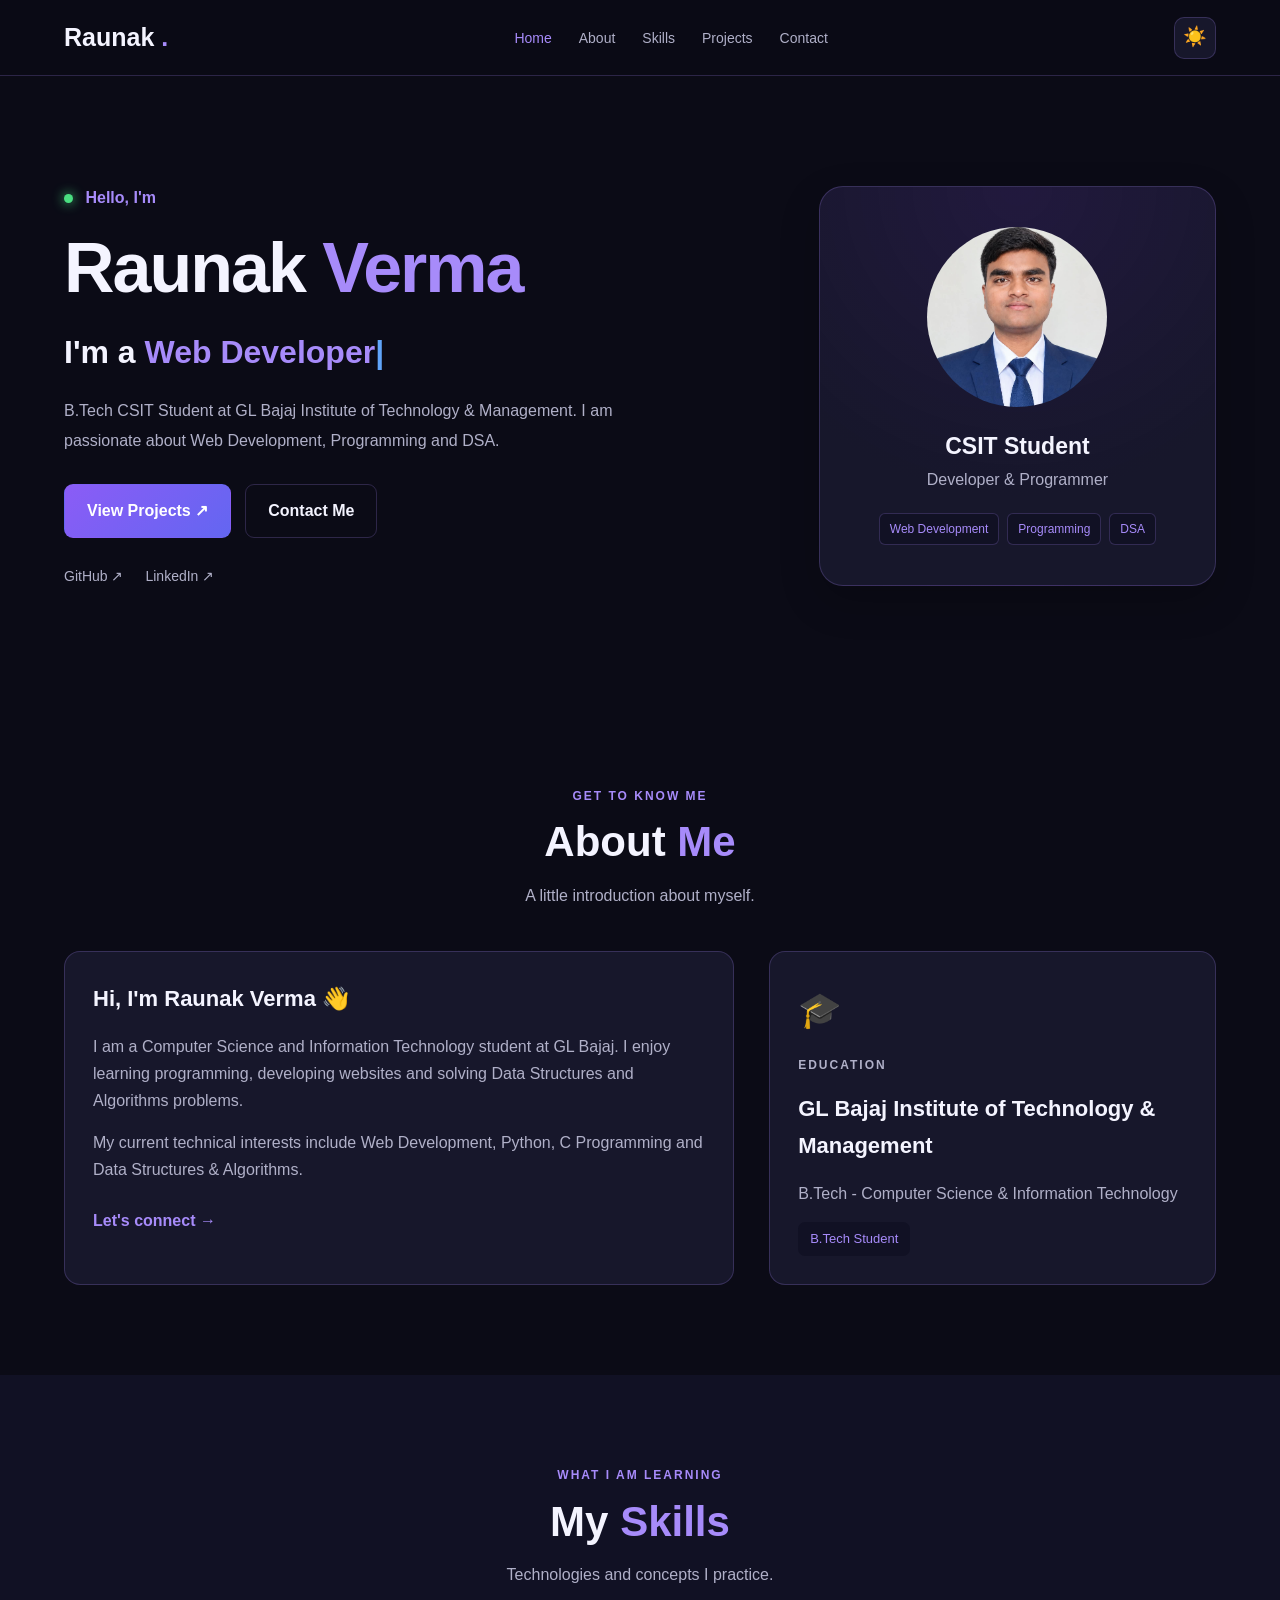
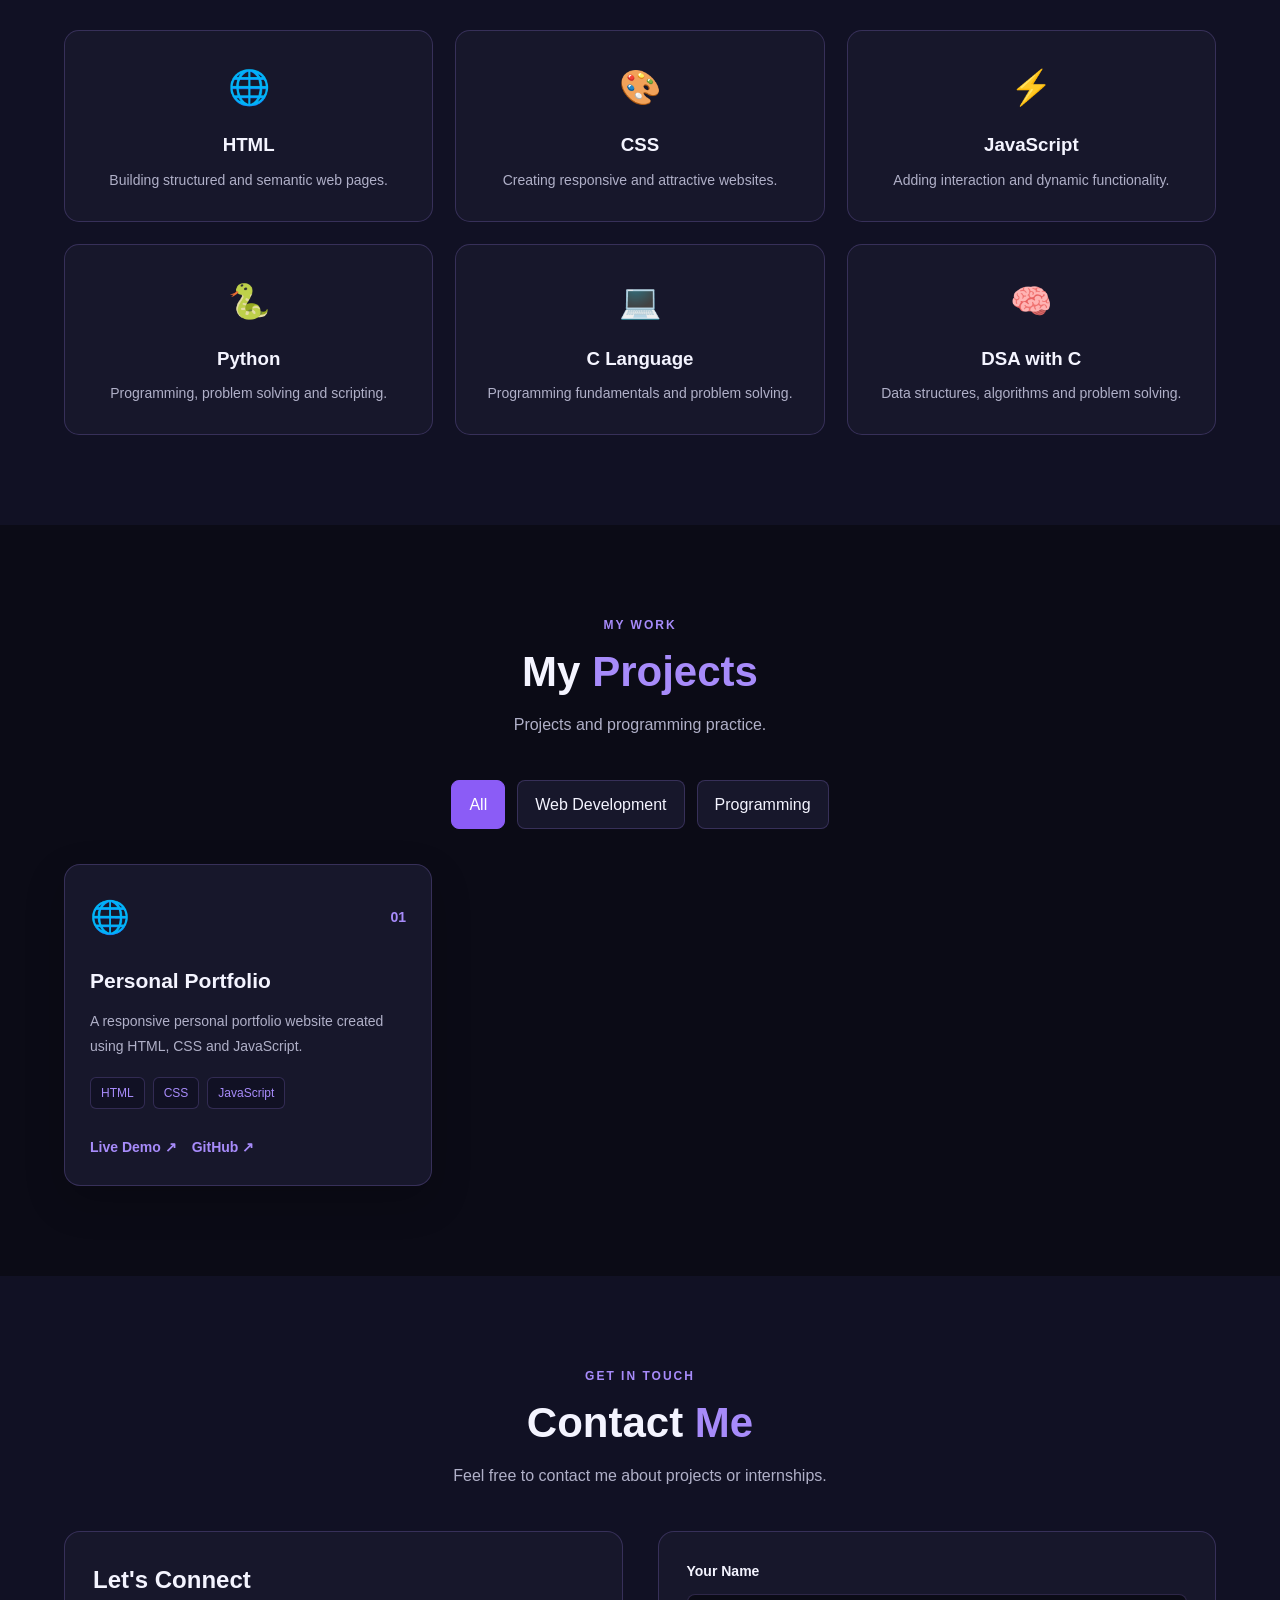
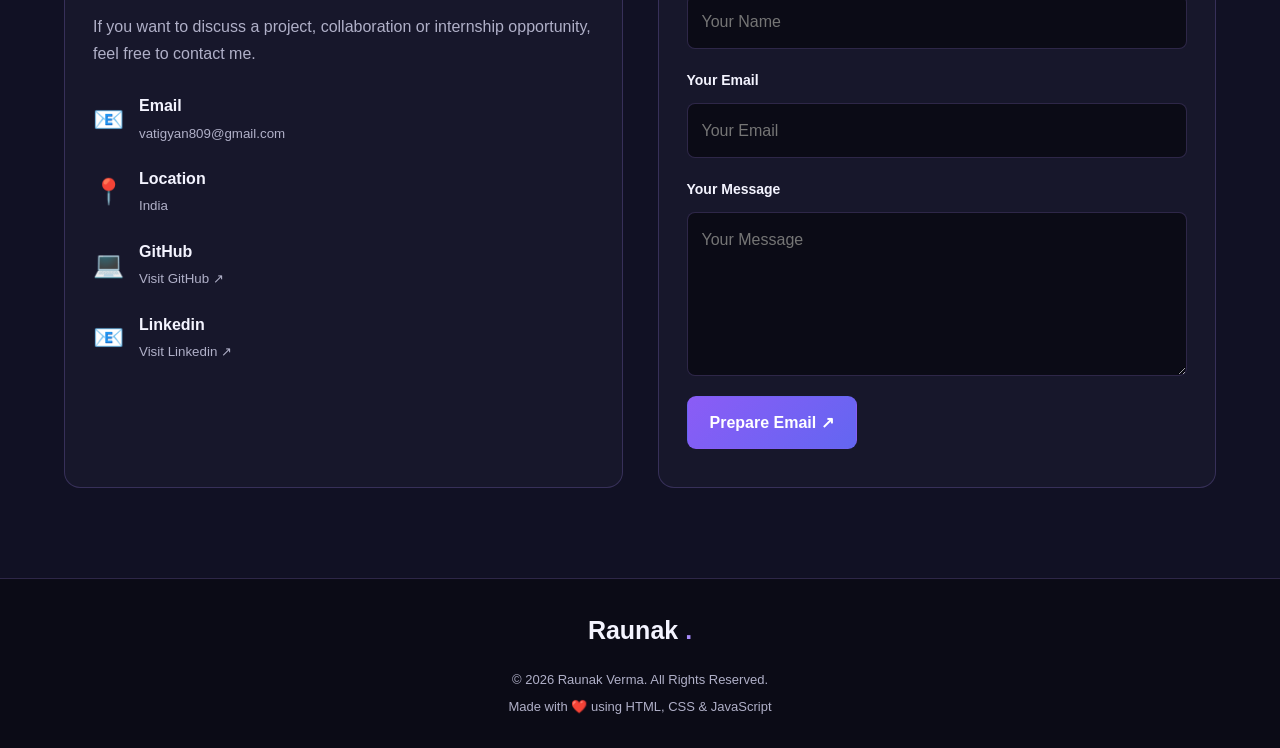
==== index.html @ 09e31716 "Refactor index.html for improved structure and content" ====
<!DOCTYPE html>
<html lang="en">
<head>
    <meta charset="UTF-8">
    <meta name="viewport" content="width=device-width, initial-scale=1.0">
    <meta name="description" content="Raunak Verma's personal developer portfolio">
    <title>Raunak Verma | Portfolio</title>

    <link rel="stylesheet" href="port.css">
    <script src="port.js" defer></script>
</head>
<body>

    <!-- Navbar -->
    <header class="header">
        <nav class="navbar">
            <a href="#home" class="logo">Raunak <span>.</span></a>

            <ul class="nav-links" id="navLinks">
                <li><a href="#home" class="nav-link active">Home</a></li>
                <li><a href="#about" class="nav-link">About</a></li>
                <li><a href="#skills" class="nav-link">Skills</a></li>
                <li><a href="#projects" class="nav-link">Projects</a></li>
                <li><a href="#contact" class="nav-link">Contact</a></li>
            </ul>

            <div class="nav-actions">
                <button id="themeToggle" class="theme-toggle"
                        type="button" aria-label="Switch to light mode">
                      ☀️
                </button>

                <button class="menu-btn" id="menuBtn"
                        type="button" aria-label="Open menu"
                        aria-expanded="false">
                    ☰
                </button>
            </div>
        </nav>
    </header>

    <main>

        <!-- Home Section -->
        <section id="home" class="hero">
            <div class="hero-content reveal">
                <p class="hello">
                    <span class="status-dot"></span>
                    Hello, I'm
                </p>

                <h1>Raunak <span>Verma</span></h1>

                <h2 class="hero-role">
                    I'm a <span id="typingText"></span><span class="cursor">|</span>
                </h2>

                <p class="hero-description">
                    B.Tech CSIT Student at GL Bajaj Institute of Technology
                    &amp; Management. I am passionate about Web Development,
                    Programming and DSA.
                </p>

                <div class="buttons">
                    <a href="#projects" class="btn">View Projects ↗</a>
                    <a href="#contact" class="btn secondary">Contact Me</a>
                </div>

                <div class="social-links">
                    <a href="https://github.com/vatigyan809-pixel"
                       target="_blank" rel="noopener noreferrer">GitHub ↗</a>
                    <a href="https://www.linkedin.com/in/raunak-verma-663329392"
                       target="_blank" rel="noopener noreferrer">LinkedIn ↗</a>
                </div>
            </div>

            <div class="hero-card reveal">
                       <div class="profile-logo">
                        <img src="image.png" alt="My Photo">
                                          </div>
                <h3>CSIT Student</h3>
                <p>Developer &amp; Programmer</p>

                <div class="hero-tags">
                    <span>Web Development</span>
                    <span>Programming</span>
                    <span>DSA</span>
                </div>
            </div>
        </section>

        <!-- About Section -->
        <section id="about" class="section">
            <div class="section-heading reveal">
                <p class="section-label">GET TO KNOW ME</p>
                <h2 class="section-title">About <span>Me</span></h2>
                <p class="section-description">
                    A little introduction about myself.
                </p>
            </div>

            <div class="about-content">
                <div class="about-text reveal">
                    <h3>Hi, I'm Raunak Verma 👋</h3>

                    <p>
                        I am a Computer Science and Information Technology
                        student at GL Bajaj. I enjoy learning programming,
                        developing websites and solving Data Structures
                        and Algorithms problems.
                    </p>

                    <p>
                        My current technical interests include Web Development,
                        Python, C Programming and Data Structures &amp; Algorithms.
                    </p>

                    <a href="#contact" class="text-link">Let's connect →</a>
                </div>

                <div class="education-card reveal">
                    <div class="education-icon">🎓</div>
                    <p class="section-label">EDUCATION</p>
                    <h3>GL Bajaj Institute of Technology &amp; Management</h3>
                    <p>B.Tech - Computer Science &amp; Information Technology</p>
                    <span class="education-badge">B.Tech Student</span>
                </div>
            </div>
        </section>

        <!-- Skills Section -->
        <section id="skills" class="section alternate-section">
            <div class="section-heading reveal">
                <p class="section-label">WHAT I AM LEARNING</p>
                <h2 class="section-title">My <span>Skills</span></h2>
                <p class="section-description">
                    Technologies and concepts I practice.
                </p>
            </div>

            <div class="skills-container">
                <div class="skill-card reveal">
                    <div class="skill-icon">🌐</div>
                    <h3>HTML</h3>
                    <p>Building structured and semantic web pages.</p>
                </div>

                <div class="skill-card reveal">
                    <div class="skill-icon">🎨</div>
                    <h3>CSS</h3>
                    <p>Creating responsive and attractive websites.</p>
                </div>

                <div class="skill-card reveal">
                    <div class="skill-icon">⚡</div>
                    <h3>JavaScript</h3>
                    <p>Adding interaction and dynamic functionality.</p>
                </div>

                <div class="skill-card reveal">
                    <div class="skill-icon">🐍</div>
                    <h3>Python</h3>
                    <p>Programming, problem solving and scripting.</p>
                </div>

                <div class="skill-card reveal">
                    <div class="skill-icon">💻</div>
                    <h3>C Language</h3>
                    <p>Programming fundamentals and problem solving.</p>
                </div>

                <div class="skill-card reveal">
                    <div class="skill-icon">🧠</div>
                    <h3>DSA with C</h3>
                    <p>Data structures, algorithms and problem solving.</p>
                </div>
            </div>
        </section>

        <!-- Projects Section -->
        <section id="projects" class="section">
            <div class="section-heading reveal">
                <p class="section-label">MY WORK</p>
                <h2 class="section-title">My <span>Projects</span></h2>
                <p class="section-description">
                    Projects and programming practice.
                </p>
            </div>

            <div class="project-filters reveal">
                <button class="filter-btn active" type="button"
                        data-filter="all" aria-pressed="true">All</button>

                <button class="filter-btn" type="button"
                        data-filter="web" aria-pressed="false">
                    Web Development
                </button>

                <button class="filter-btn" type="button"
                        data-filter="programming" aria-pressed="false">
                    Programming
                </button>
            </div>

            <div class="projects-container">

                <article class="project-card reveal" data-category="web">
                    <div class="project-top">
                        <span class="project-emoji">🌐</span>
                        <span class="project-number">01</span>
                    </div>

                    <h3>Personal Portfolio</h3>
                    <p>
                        A responsive personal portfolio website created using
                        HTML, CSS and JavaScript.
                    </p>

                    <div class="tech">
                        <span>HTML</span>
                        <span>CSS</span>
                        <span>JavaScript</span>
                    </div>

                    <div class="project-links">
                        <a href="#home" class="project-link">Live Demo ↗</a>
                        <a href="https://github.com/" target="_blank"
                           rel="noopener noreferrer" class="project-link">
                            GitHub ↗
                        </a>
        </section>

        <!-- Contact Section -->
        <section id="contact" class="section alternate-section">
            <div class="section-heading reveal">
                <p class="section-label">GET IN TOUCH</p>
                <h2 class="section-title">Contact <span>Me</span></h2>
                <p class="section-description">
                    Feel free to contact me about projects or internships.
                </p>
            </div>

            <div class="contact-container">
                <div class="contact-info reveal">
                    <h3>Let's Connect</h3>

                    <p>
                        If you want to discuss a project, collaboration or
                        internship opportunity, feel free to contact me.
                    </p>

                    <a class="contact-item"
                       href="mailto:vatigyan809@gmail.com">
                        <span>📧</span>
                        <span>
                            <strong>Email</strong>
                            <small>vatigyan809@gmail.com</small>
                        </span>
                    </a>

                    <div class="contact-item">
                        <span>📍</span>
                        <span>
                            <strong>Location</strong>
                            <small>India</small>
                        </span>
                    </div>

                    <a class="contact-item" href="https://github.com/vatigyan809-pixel"
                       target="_blank" rel="noopener noreferrer">
                    
                        <span>💻</span>
                        <span>
                            <strong>GitHub</strong>
                            <small>Visit GitHub ↗</small>
                        </span>

                         <a class="contact-item"
                       href="https://www.linkedin.com/in/raunak-verma-663329392"
                       target="_blank" rel="noopener noreferrer">
                        <span>📧</span>
                        <span>
                            <strong>Linkedin</strong>
                            <small>Visit Linkedin ↗</small>
                        </span>
                    </a>
                    </a>
                </div>

                <form id="contactForm" class="contact-form reveal">
                    <label for="name">Your Name</label>
                    <input type="text" id="name" name="name"
                           placeholder="Your Name" required>

                    <label for="email">Your Email</label>
                    <input type="email" id="email" name="email"
                           placeholder="Your Email" required>

                    <label for="message">Your Message</label>
                    <textarea id="message" name="message" rows="5"
                              placeholder="Your Message" required></textarea>

                    <button type="submit" class="btn">Prepare Email ↗</button>
                    <p id="formStatus" class="form-status" aria-live="polite"></p>
                </form>
            </div>
        </section>

    </main>

    <!-- Footer -->
    <footer class="footer">
        <a href="#home" class="logo">Raunak <span>.</span></a>

        <p>© <span id="currentYear">2026</span> Raunak Verma. All Rights Reserved.</p>
        <p>Made with ❤️ using HTML, CSS &amp; JavaScript</p>
    </footer>

    <!-- Back to top -->
    <button id="backToTop" class="back-to-top"
            type="button" aria-label="Back to top">↑</button>

</body>
</html>
---- port.css ----
/* ==================================
   1. COLORS AND BASIC SETTINGS
================================== */

:root {
    --bg: #0b0b16;
    --bg2: #111124;
    --card: #17172b;
    --text: #f4f4ff;
    --muted: #b0b0c8;
    --accent: #a78bfa;
    --purple: #8b5cf6;
    --blue: #60a5fa;
    --border: rgba(167, 139, 250, 0.22);
    --header: rgba(11, 11, 22, 0.9);
    --shadow: 0 15px 40px rgba(0, 0, 0, 0.2);
}

body.light-theme {
    --bg: #f7f8ff;
    --bg2: #eef0ff;
    --card: #ffffff;
    --text: #202039;
    --muted: #606079;
    --accent: #7045d8;
    --purple: #7045d8;
    --blue: #2563eb;
    --border: rgba(112, 69, 216, 0.2);
    --header: rgba(247, 248, 255, 0.92);
    --shadow: 0 15px 35px rgba(40, 30, 80, 0.08);
}

* {
    margin: 0;
    padding: 0;
    box-sizing: border-box;
}

html {
    scroll-behavior: smooth;
    scroll-padding-top: 90px;
}

body {
    font-family: "Segoe UI", Arial, sans-serif;
    background: var(--bg);
    color: var(--text);
    line-height: 1.7;
    overflow-x: hidden;
    transition: background 0.3s, color 0.3s;
}

a {
    color: inherit;
    text-decoration: none;
}

button, input, textarea {
    font: inherit;
}

button {
    cursor: pointer;
}

section {
    scroll-margin-top: 85px;
}

/* ==================================
   2. NAVBAR
================================== */

.header {
    position: sticky;
    top: 0;
    z-index: 1000;
    background: var(--header);
    backdrop-filter: blur(15px);
    border-bottom: 1px solid var(--border);
}

.navbar {
    max-width: 1200px;
    min-height: 75px;
    padding: 14px 24px;
    margin: auto;
    display: flex;
    justify-content: space-between;
    align-items: center;
    gap: 20px;
}

.logo {
    font-size: 25px;
    font-weight: 800;
    white-space: nowrap;
}

.logo span {
    color: var(--accent);
}

.nav-links {
    display: flex;
    list-style: none;
    gap: 27px;
    align-items: center;
}

.nav-link {
    color: var(--muted);
    font-size: 14px;
    transition: color 0.3s;
}

.nav-link:hover,
.nav-link.active {
    color: var(--accent);
}

.nav-actions {
    display: flex;
    align-items: center;
    gap: 10px;
}

.theme-toggle,
.menu-btn {
    width: 42px;
    height: 42px;
    border: 1px solid var(--border);
    border-radius: 10px;
    background: var(--card);
    color: var(--text);
    font-size: 19px;
}

.menu-btn {
    display: none;
}

/* ==================================
   3. HOME / HERO
================================== */

.hero {
    max-width: 1200px;
    min-height: 620px;
    padding: 85px 24px;
    margin: auto;
    display: grid;
    grid-template-columns: 1.4fr 0.8fr;
    align-items: center;
    gap: 60px;
}

.hello {
    color: var(--accent);
    font-weight: 600;
    margin-bottom: 15px;
}

.status-dot {
    display: inline-block;
    width: 9px;
    height: 9px;
    margin-right: 8px;
    border-radius: 50%;
    background: #4ade80;
    box-shadow: 0 0 12px #4ade80;
}

.hero h1 {
    font-size: clamp(42px, 6vw, 70px);
    line-height: 1.2;
    letter-spacing: -2px;
    margin-bottom: 18px;
}

.hero h1 span,
.section-title span {
    color: var(--accent);
}

.hero-role {
    font-size: clamp(22px, 3vw, 32px);
    margin-bottom: 20px;
    line-height: 1.5;
}

#typingText {
    color: var(--accent);
}

.cursor {
    color: var(--blue);
    animation: blink 0.7s infinite;
}

@keyframes blink {
    50% { opacity: 0; }
}

.hero-description {
    max-width: 590px;
    color: var(--muted);
    line-height: 1.9;
}

.buttons {
    display: flex;
    flex-wrap: wrap;
    gap: 14px;
    margin-top: 28px;
}

.btn {
    display: inline-flex;
    justify-content: center;
    align-items: center;
    padding: 12px 22px;
    border: 1px solid transparent;
    border-radius: 9px;
    background: linear-gradient(135deg, var(--purple), #6366f1);
    color: #ffffff;
    font-weight: 600;
    transition: transform 0.3s, box-shadow 0.3s;
}

.btn:hover {
    transform: translateY(-3px);
    box-shadow: 0 10px 25px rgba(139, 92, 246, 0.25);
}

.btn.secondary {
    border-color: var(--border);
    background: transparent;
    color: var(--text);
}

.social-links {
    display: flex;
    gap: 22px;
    margin-top: 27px;
}

.social-links a {
    color: var(--muted);
    font-size: 14px;
}

.social-links a:hover {
    color: var(--accent);
}

.hero-card {
    padding: 40px 25px;
    text-align: center;
    border: 1px solid var(--border);
    border-radius: 24px;
    background: radial-gradient(
        circle at top,
        rgba(139, 92, 246, 0.18),
        var(--card) 70%
    );
    box-shadow: var(--shadow);
}

 .profile-logo {
    width: 180px;
    height: 180px;
    margin: 0 auto 20px;
    border-radius: 50%;
    overflow: hidden;
}

.profile-logo img {
    width: 100%;
    height: 100%;
    object-fit: cover;
    display: block;
}
.hero-card h3 {
    font-size: 23px;
}

.hero-card p {
    color: var(--muted);
}

.hero-tags {
    display: flex;
    flex-wrap: wrap;
    justify-content: center;
    gap: 8px;
    margin-top: 20px;
}

.hero-tags span,
.tech span {
    padding: 5px 10px;
    border: 1px solid var(--border);
    border-radius: 6px;
    background: var(--bg2);
    color: var(--accent);
    font-size: 12px;
}

/* ==================================
   4. SECTIONS AND HEADINGS
================================== */

.section {
    max-width: 1200px;
    margin: auto;
    padding: 90px 24px;
}

.alternate-section {
    max-width: none;
    padding-left: max(24px, calc((100% - 1152px) / 2));
    padding-right: max(24px, calc((100% - 1152px) / 2));
    background: var(--bg2);
}

.section-heading {
    text-align: center;
    margin-bottom: 42px;
}

.section-label {
    color: var(--accent);
    font-size: 12px;
    font-weight: 800;
    letter-spacing: 2px;
    margin-bottom: 9px;
}

.section-title {
    font-size: clamp(30px, 4vw, 42px);
    line-height: 1.3;
    margin-bottom: 12px;
}

.section-description {
    color: var(--muted);
}

/* ==================================
   5. ABOUT AND EDUCATION
================================== */

.about-content {
    display: grid;
    grid-template-columns: 1.2fr 0.8fr;
    gap: 35px;
    align-items: stretch;
}

.about-text,
.education-card {
    padding: 28px;
    border: 1px solid var(--border);
    border-radius: 16px;
    background: var(--card);
}

.about-text h3,
.education-card h3 {
    font-size: 22px;
    margin-bottom: 15px;
}

.about-text p,
.education-card p {
    color: var(--muted);
    margin-bottom: 15px;
}

.text-link {
    display: inline-block;
    margin-top: 8px;
    color: var(--accent);
    font-weight: 600;
}

.education-icon {
    font-size: 35px;
    margin-bottom: 15px;
}

.education-badge {
    display: inline-block;
    padding: 6px 12px;
    border-radius: 7px;
    background: var(--bg2);
    color: var(--accent);
    font-size: 13px;
}

/* ==================================
   6. SKILLS
================================== */

.skills-container {
    display: grid;
    grid-template-columns: repeat(3, minmax(0, 1fr));
    gap: 22px;
}

.skill-card {
    padding: 28px 20px;
    text-align: center;
    border: 1px solid var(--border);
    border-radius: 15px;
    background: var(--card);
    transition: transform 0.3s, border-color 0.3s;
}

.skill-card:hover {
    transform: translateY(-7px);
    border-color: var(--accent);
}

.skill-icon {
    font-size: 34px;
    margin-bottom: 12px;
}

.skill-card h3 {
    margin-bottom: 8px;
}

.skill-card p {
    color: var(--muted);
    font-size: 14px;
}

/* ==================================
   7. PROJECTS AND FILTERS
================================== */

.project-filters {
    display: flex;
    justify-content: center;
    flex-wrap: wrap;
    gap: 12px;
    margin: 25px 0 35px;
}

.filter-btn {
    padding: 10px 17px;
    border: 1px solid var(--border);
    border-radius: 8px;
    background: var(--card);
    color: var(--text);
    transition: background 0.3s, color 0.3s;
}

.filter-btn:hover,
.filter-btn.active {
    background: var(--purple);
    color: #ffffff;
    border-color: var(--purple);
}

.projects-container {
    display: grid;
    grid-template-columns: repeat(3, minmax(0, 1fr));
    gap: 24px;
    align-items: stretch;
}

.project-card {
    display: flex;
    flex-direction: column;
    padding: 25px;
    border: 1px solid var(--border);
    border-radius: 16px;
    background: var(--card);
    box-shadow: var(--shadow);
    transition: transform 0.3s, border-color 0.3s;
}

.project-card:hover {
    transform: translateY(-7px);
    border-color: var(--accent);
}

.project-card.hidden {
    display: none;
}

.project-top {
    display: flex;
    justify-content: space-between;
    align-items: center;
    margin-bottom: 18px;
}

.project-emoji {
    font-size: 32px;
}

.project-number {
    color: var(--accent);
    font-size: 14px;
    font-weight: 700;
}

.project-card h3 {
    font-size: 21px;
    margin-bottom: 10px;
}

.project-card > p {
    color: var(--muted);
    font-size: 14px;
    line-height: 1.8;
    margin-bottom: 18px;
}

.tech {
    display: flex;
    flex-wrap: wrap;
    gap: 8px;
    margin-bottom: 22px;
}

.project-links {
    display: flex;
    flex-wrap: wrap;
    gap: 15px;
    margin-top: auto;
    padding-top: 5px;
}

.project-link {
    color: var(--accent);
    font-size: 14px;
    font-weight: 600;
}

.project-link:hover {
    color: var(--blue);
}

/* ==================================
   8. CONTACT
================================== */

.contact-container {
    display: grid;
    grid-template-columns: 1fr 1fr;
    gap: 35px;
}

.contact-info,
.contact-form {
    padding: 28px;
    border: 1px solid var(--border);
    border-radius: 16px;
    background: var(--card);
}

.contact-info h3 {
    font-size: 24px;
    margin-bottom: 12px;
}

.contact-info > p {
    color: var(--muted);
    margin-bottom: 25px;
}

.contact-item {
    display: flex;
    align-items: center;
    gap: 15px;
    margin-top: 20px;
    overflow-wrap: anywhere;
}

.contact-item > span:first-child {
    font-size: 25px;
}

.contact-item strong,
.contact-item small {
    display: block;
}

.contact-item small {
    color: var(--muted);
    margin-top: 3px;
}

.contact-form {
    display: flex;
    flex-direction: column;
    gap: 10px;
}

.contact-form label {
    font-size: 14px;
    font-weight: 600;
}

.contact-form input,
.contact-form textarea {
    width: 100%;
    padding: 13px 14px;
    margin-bottom: 10px;
    border: 1px solid var(--border);
    border-radius: 8px;
    background: var(--bg);
    color: var(--text);
    outline: none;
}

.contact-form input:focus,
.contact-form textarea:focus {
    border-color: var(--accent);
}

.contact-form textarea {
    resize: vertical;
}

.contact-form .btn {
    align-self: flex-start;
}

.form-status {
    color: var(--accent);
    font-size: 14px;
    overflow-wrap: anywhere;
}

/* ==================================
   9. FOOTER
================================== */

.footer {
    padding: 30px 20px;
    text-align: center;
    border-top: 1px solid var(--border);
    background: var(--bg);
}

.footer .logo {
    display: inline-block;
    margin-bottom: 12px;
}

.footer p {
    color: var(--muted);
    font-size: 13px;
    margin-top: 5px;
}

/* ==================================
   10. BACK TO TOP
================================== */

.back-to-top {
    position: fixed;
    right: 22px;
    bottom: 22px;
    z-index: 900;
    width: 45px;
    height: 45px;
    border: none;
    border-radius: 12px;
    background: var(--purple);
    color: white;
    font-size: 24px;
    opacity: 0;
    visibility: hidden;
    transform: translateY(10px);
    transition: 0.3s;
}

.back-to-top.visible {
    opacity: 1;
    visibility: visible;
    transform: translateY(0);
}

/* ==================================
   11. SCROLL REVEAL
================================== */

.reveal {
    opacity: 0;
    transform: translateY(25px);
    transition: opacity 0.7s ease, transform 0.7s ease;
}

.reveal.show {
    opacity: 1;
    transform: translateY(0);
}

/* ==================================
   12. RESPONSIVE DESIGN
================================== */

@media (max-width: 900px) {
    .navbar {
        flex-wrap: wrap;
    }

    .nav-links {
        gap: 15px;
    }

    .hero {
        gap: 30px;
    }

    .projects-container {
        grid-template-columns: repeat(2, minmax(0, 1fr));
    }
}

@media (max-width: 768px) {
    .navbar {
        position: relative;
        flex-wrap: nowrap;
    }

    .menu-btn {
        display: block;
    }

    .nav-links {
        display: none;
        position: absolute;
        top: 100%;
        left: 0;
        width: 100%;
        padding: 22px;
        background: var(--bg2);
        border-bottom: 1px solid var(--border);
        flex-direction: column;
        align-items: flex-start;
        gap: 20px;
    }

    .nav-links.open {
        display: flex;
    }

    .hero {
        grid-template-columns: 1fr;
        text-align: center;
        padding-top: 65px;
    }

    .hero-description {
        margin: auto;
    }

    .buttons,
    .social-links {
        justify-content: center;
    }

    .hero-card {
        width: 100%;
        max-width: 420px;
        margin: auto;
    }

    .about-content,
    .contact-container {
        grid-template-columns: 1fr;
    }

    .skills-container {
        grid-template-columns: repeat(2, minmax(0, 1fr));
    }
}

@media (max-width: 520px) {
    .navbar {
        padding: 12px 16px;
    }

    .logo {
        font-size: 22px;
    }

    .hero,
    .section {
        padding: 65px 18px;
    }

    .alternate-section {
        padding-left: 18px;
        padding-right: 18px;
    }

    .hero h1 {
        letter-spacing: -1px;
    }

    .skills-container,
    .projects-container {
        grid-template-columns: 1fr;
    }

    .project-card,
    .contact-info,
    .contact-form,
    .about-text,
    .education-card {
        padding: 22px;
    }

    .filter-btn {
        padding: 9px 12px;
        font-size: 13px;
    }

    .back-to-top {
        right: 15px;
        bottom: 15px;
    }
}

/* Accessibility: reduce animations when requested */
@media (prefers-reduced-motion: reduce) {
    html {
        scroll-behavior: auto;
    }

    *,
    *::before,
    *::after {
        animation-duration: 0.01ms !important;
        transition-duration: 0.01ms !important;
    }

    .reveal {
        opacity: 1;
        transform: none;
    }
}
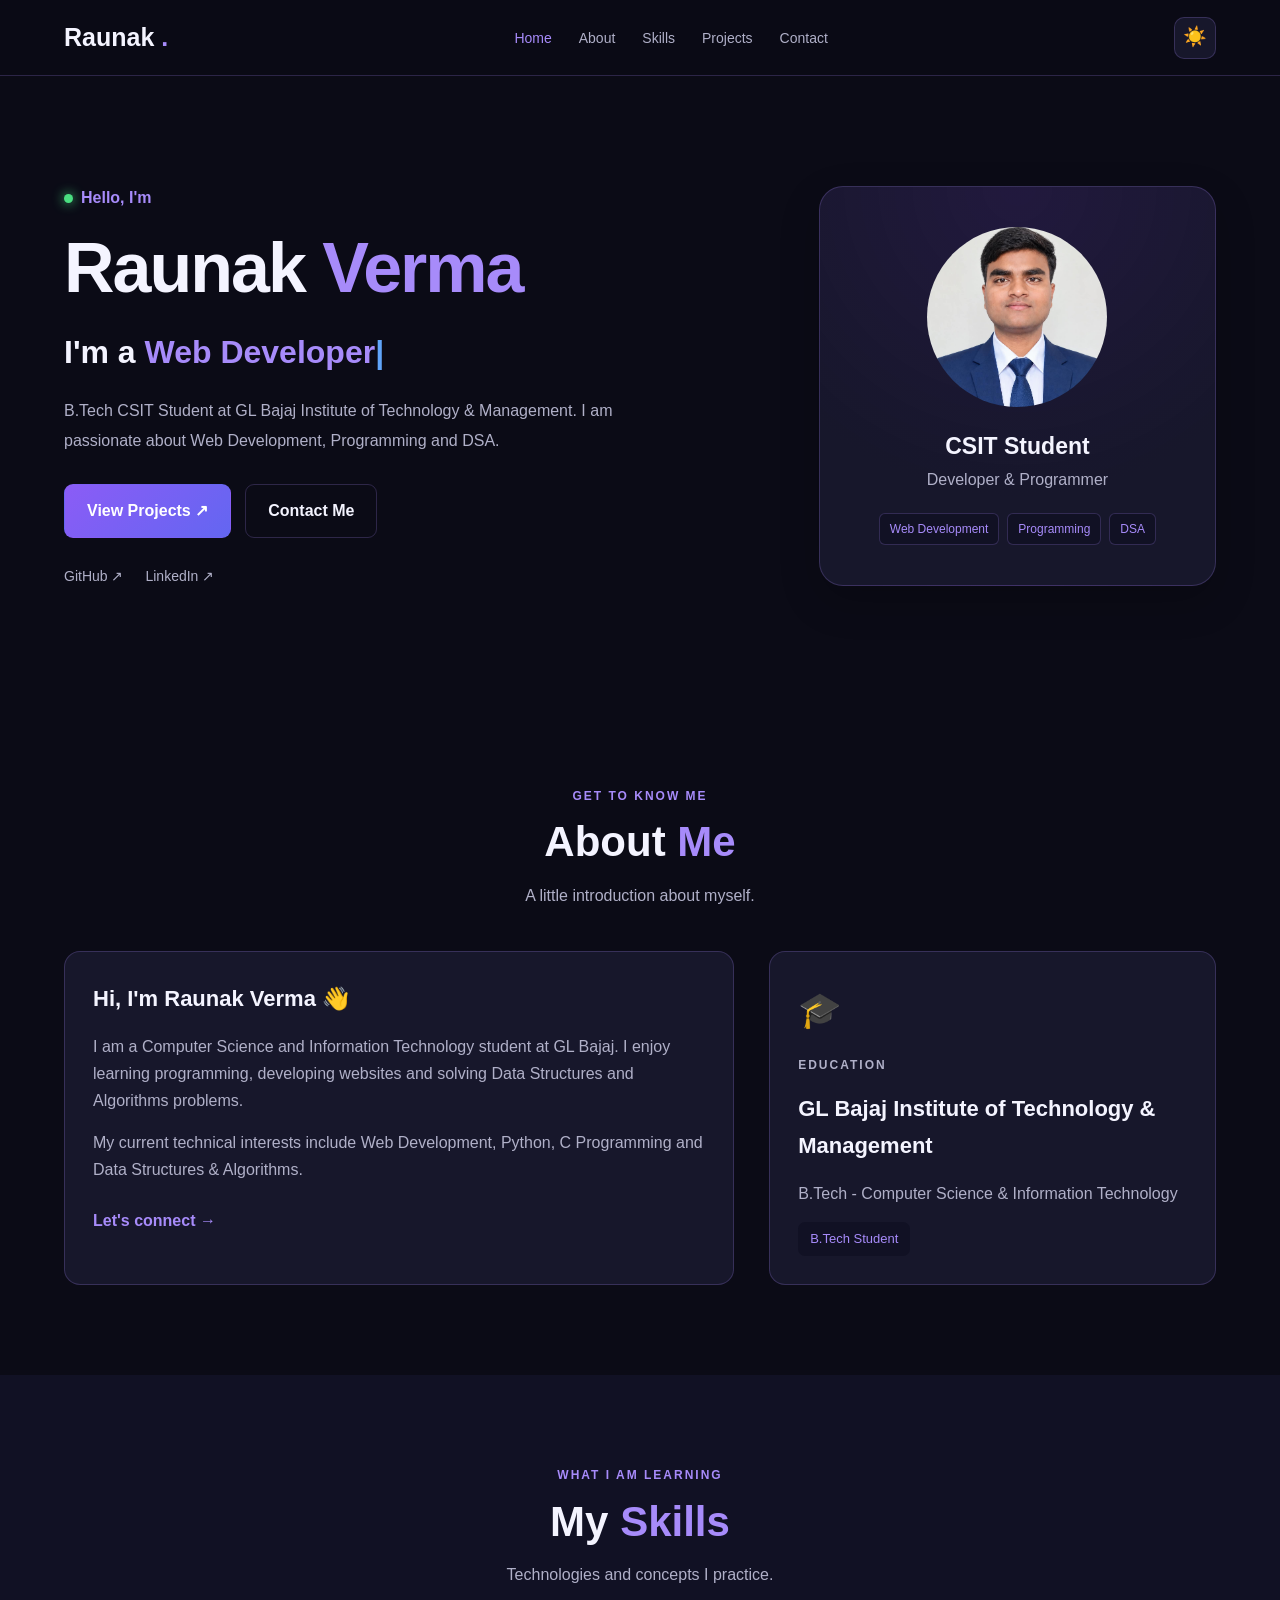
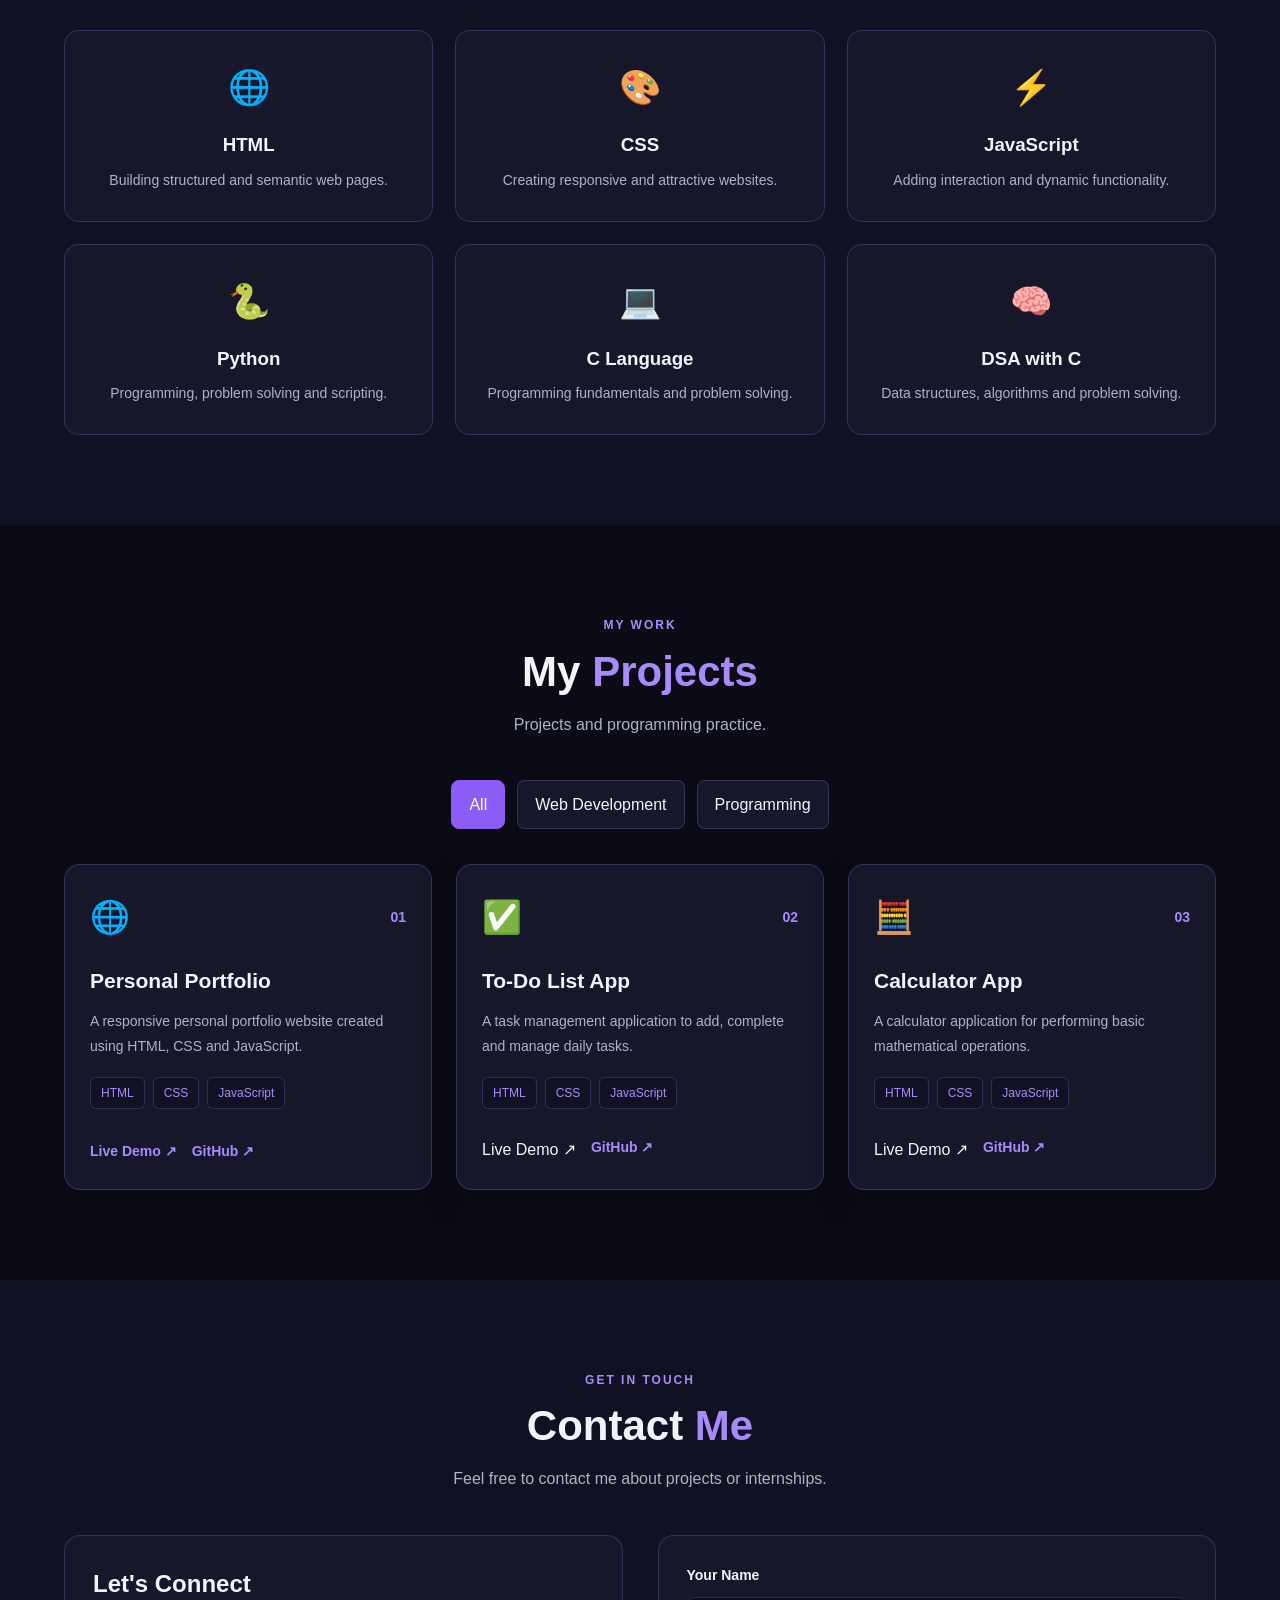
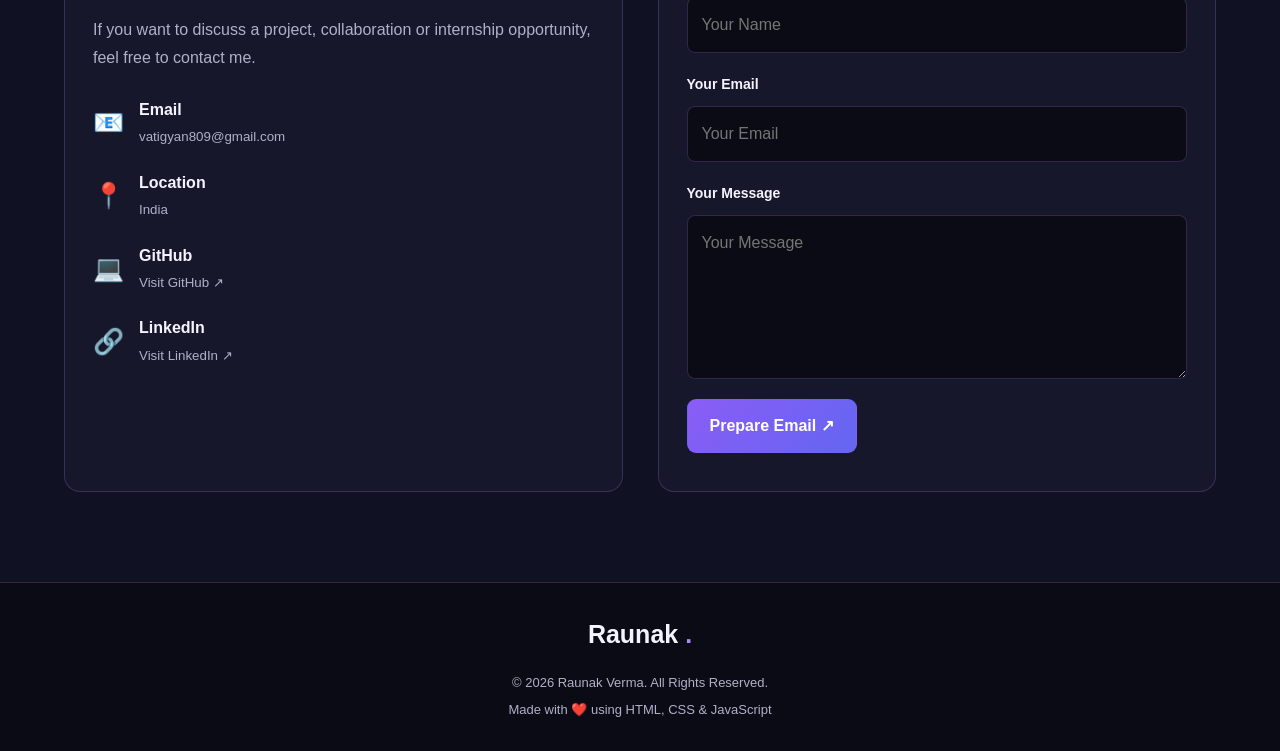
==== commit d8064ce2: "Update index.html with new portfolio structure Replaced the entire content of index.html with update" ====
--- a/index.html
+++ b/index.html
@@ -1,4 +1,4 @@
- 
+  
 <!DOCTYPE html>
 <html lang="en">
 <head>
@@ -6,7 +6,6 @@
     <meta name="viewport" content="width=device-width, initial-scale=1.0">
     <meta name="description" content="Raunak Verma's personal developer portfolio">
     <title>Raunak Verma | Portfolio</title>
-
     <link rel="stylesheet" href="port.css">
     <script src="port.js" defer></script>
 </head>
@@ -27,15 +26,11 @@
 
             <div class="nav-actions">
                 <button id="themeToggle" class="theme-toggle"
-                        type="button" aria-label="Switch to light mode">
-                      ☀️
-                </button>
+                    type="button" aria-label="Switch to light mode">☀️</button>
 
                 <button class="menu-btn" id="menuBtn"
-                        type="button" aria-label="Open menu"
-                        aria-expanded="false">
-                    ☰
-                </button>
+                    type="button" aria-label="Open menu"
+                    aria-expanded="false">☰</button>
             </div>
         </nav>
     </header>
@@ -46,8 +41,7 @@
         <section id="home" class="hero">
             <div class="hero-content reveal">
                 <p class="hello">
-                    <span class="status-dot"></span>
-                    Hello, I'm
+                    <span class="status-dot"></span>Hello, I'm
                 </p>
 
                 <h1>Raunak <span>Verma</span></h1>
@@ -70,15 +64,17 @@
                 <div class="social-links">
                     <a href="https://github.com/vatigyan809-pixel"
                        target="_blank" rel="noopener noreferrer">GitHub ↗</a>
+
                     <a href="https://www.linkedin.com/in/raunak-verma-663329392"
                        target="_blank" rel="noopener noreferrer">LinkedIn ↗</a>
                 </div>
             </div>
 
             <div class="hero-card reveal">
-                       <div class="profile-logo">
-                        <img src="image.png" alt="My Photo">
-                                          </div>
+                <div class="profile-logo">
+                    <img src="image.png" alt="Raunak Verma profile photo">
+                </div>
+
                 <h3>CSIT Student</h3>
                 <p>Developer &amp; Programmer</p>
 
@@ -122,8 +118,13 @@
                 <div class="education-card reveal">
                     <div class="education-icon">🎓</div>
                     <p class="section-label">EDUCATION</p>
+
                     <h3>GL Bajaj Institute of Technology &amp; Management</h3>
-                    <p>B.Tech - Computer Science &amp; Information Technology</p>
+
+                    <p>
+                        B.Tech - Computer Science &amp; Information Technology
+                    </p>
+
                     <span class="education-badge">B.Tech Student</span>
                 </div>
             </div>
@@ -180,6 +181,7 @@
 
         <!-- Projects Section -->
         <section id="projects" class="section">
+
             <div class="section-heading reveal">
                 <p class="section-label">MY WORK</p>
                 <h2 class="section-title">My <span>Projects</span></h2>
@@ -188,23 +190,22 @@
                 </p>
             </div>
 
-            <div class="project-filters reveal">
+            <!-- Project Filters -->
+            <div class="project-filters reveal" aria-label="Filter projects">
                 <button class="filter-btn active" type="button"
-                        data-filter="all" aria-pressed="true">All</button>
+                    data-filter="all" aria-pressed="true">All</button>
 
                 <button class="filter-btn" type="button"
-                        data-filter="web" aria-pressed="false">
-                    Web Development
-                </button>
+                    data-filter="web" aria-pressed="false">Web Development</button>
 
                 <button class="filter-btn" type="button"
-                        data-filter="programming" aria-pressed="false">
-                    Programming
-                </button>
-            </div>
-
+                    data-filter="programming" aria-pressed="false">Programming</button>
+            </div>
+
+            <!-- All Project Cards -->
             <div class="projects-container">
 
+                <!-- Project 1 -->
                 <article class="project-card reveal" data-category="web">
                     <div class="project-top">
                         <span class="project-emoji">🌐</span>
@@ -212,9 +213,10 @@
                     </div>
 
                     <h3>Personal Portfolio</h3>
-                    <p>
-                        A responsive personal portfolio website created using
-                        HTML, CSS and JavaScript.
+
+                    <p>
+                        A responsive personal portfolio website created
+                        using HTML, CSS and JavaScript.
                     </p>
 
                     <div class="tech">
@@ -225,10 +227,76 @@
 
                     <div class="project-links">
                         <a href="#home" class="project-link">Live Demo ↗</a>
-                        <a href="https://github.com/" target="_blank"
-                           rel="noopener noreferrer" class="project-link">
-                            GitHub ↗
+
+                        <a href="https://github.com/vatigyan809-pixel"
+                           target="_blank" rel="noopener noreferrer"
+                           class="project-link">GitHub ↗</a>
+                    </div>
+                </article>
+
+                <!-- Project 2 -->
+                <article class="project-card reveal" data-category="web">
+                    <div class="project-top">
+                        <span class="project-emoji">✅</span>
+                        <span class="project-number">02</span>
+                    </div>
+
+                    <h3>To-Do List App</h3>
+
+                    <p>
+                        A task management application to add, complete
+                        and manage daily tasks.
+                    </p>
+
+                    <div class="tech">
+                        <span>HTML</span>
+                        <span>CSS</span>
+                        <span>JavaScript</span>
+                    </div>
+
+                    <div class="project-links">
+                        <a href="https://to-do-list-app-raunak13.vercel.app">
+                             Live Demo ↗
                         </a>
+
+                        <a href="https://github.com/vatigyan809-pixel"
+                           target="_blank" rel="noopener noreferrer"
+                           class="project-link">GitHub ↗</a>
+                    </div>
+                </article>
+
+                <!-- Project 3 -->
+                <article class="project-card reveal" data-category="programming">
+                    <div class="project-top">
+                        <span class="project-emoji">🧮</span>
+                        <span class="project-number">03</span>
+                    </div>
+
+                    <h3>Calculator App</h3>
+
+                    <p>
+                        A calculator application for performing
+                        basic mathematical operations.
+                    </p>
+
+                    <div class="tech">
+                        <span>HTML</span>
+                        <span>CSS</span>
+                        <span>JavaScript</span>
+                    </div>
+
+                    <div class="project-links">
+
+                        <a href="https://calculator-raunak13.vercel.app">
+                            Live Demo ↗</a>
+
+                        <a href="https://github.com/vatigyan809-pixel"
+                           target="_blank" rel="noopener noreferrer"
+                           class="project-link">GitHub ↗</a>
+                    </div>
+                </article>
+
+            </div>
         </section>
 
         <!-- Contact Section -->
@@ -236,22 +304,23 @@
             <div class="section-heading reveal">
                 <p class="section-label">GET IN TOUCH</p>
                 <h2 class="section-title">Contact <span>Me</span></h2>
+
                 <p class="section-description">
                     Feel free to contact me about projects or internships.
                 </p>
             </div>
 
             <div class="contact-container">
+
                 <div class="contact-info reveal">
                     <h3>Let's Connect</h3>
 
                     <p>
-                        If you want to discuss a project, collaboration or
-                        internship opportunity, feel free to contact me.
-                    </p>
-
-                    <a class="contact-item"
-                       href="mailto:vatigyan809@gmail.com">
+                        If you want to discuss a project, collaboration
+                        or internship opportunity, feel free to contact me.
+                    </p>
+
+                    <a class="contact-item" href="mailto:vatigyan809@gmail.com">
                         <span>📧</span>
                         <span>
                             <strong>Email</strong>
@@ -267,43 +336,46 @@
                         </span>
                     </div>
 
-                    <a class="contact-item" href="https://github.com/vatigyan809-pixel"
+                    <a class="contact-item"
+                       href="https://github.com/vatigyan809-pixel"
                        target="_blank" rel="noopener noreferrer">
-                    
                         <span>💻</span>
                         <span>
                             <strong>GitHub</strong>
                             <small>Visit GitHub ↗</small>
                         </span>
-
-                         <a class="contact-item"
+                    </a>
+
+                    <a class="contact-item"
                        href="https://www.linkedin.com/in/raunak-verma-663329392"
                        target="_blank" rel="noopener noreferrer">
-                        <span>📧</span>
+                        <span>🔗</span>
                         <span>
-                            <strong>Linkedin</strong>
-                            <small>Visit Linkedin ↗</small>
+                            <strong>LinkedIn</strong>
+                            <small>Visit LinkedIn ↗</small>
                         </span>
                     </a>
-                    </a>
-                </div>
-
-                <form id="contactForm" class="contact-form reveal">
+                </div>
+
+                <form id="contactForm" class="contact-form">
                     <label for="name">Your Name</label>
                     <input type="text" id="name" name="name"
-                           placeholder="Your Name" required>
+                        placeholder="Your Name" required>
 
                     <label for="email">Your Email</label>
                     <input type="email" id="email" name="email"
-                           placeholder="Your Email" required>
+                        placeholder="Your Email" required>
 
                     <label for="message">Your Message</label>
                     <textarea id="message" name="message" rows="5"
-                              placeholder="Your Message" required></textarea>
+                        placeholder="Your Message" required></textarea>
 
                     <button type="submit" class="btn">Prepare Email ↗</button>
-                    <p id="formStatus" class="form-status" aria-live="polite"></p>
+
+                    <p id="formStatus" class="form-status"
+                       aria-live="polite"></p>
                 </form>
+
             </div>
         </section>
 
@@ -313,13 +385,17 @@
     <footer class="footer">
         <a href="#home" class="logo">Raunak <span>.</span></a>
 
-        <p>© <span id="currentYear">2026</span> Raunak Verma. All Rights Reserved.</p>
+        <p>
+            © <span id="currentYear">2026</span>
+            Raunak Verma. All Rights Reserved.
+        </p>
+
         <p>Made with ❤️ using HTML, CSS &amp; JavaScript</p>
     </footer>
 
-    <!-- Back to top -->
+    <!-- Back to Top Button -->
     <button id="backToTop" class="back-to-top"
-            type="button" aria-label="Back to top">↑</button>
+        type="button" aria-label="Back to top">↑</button>
 
 </body>
 </html>
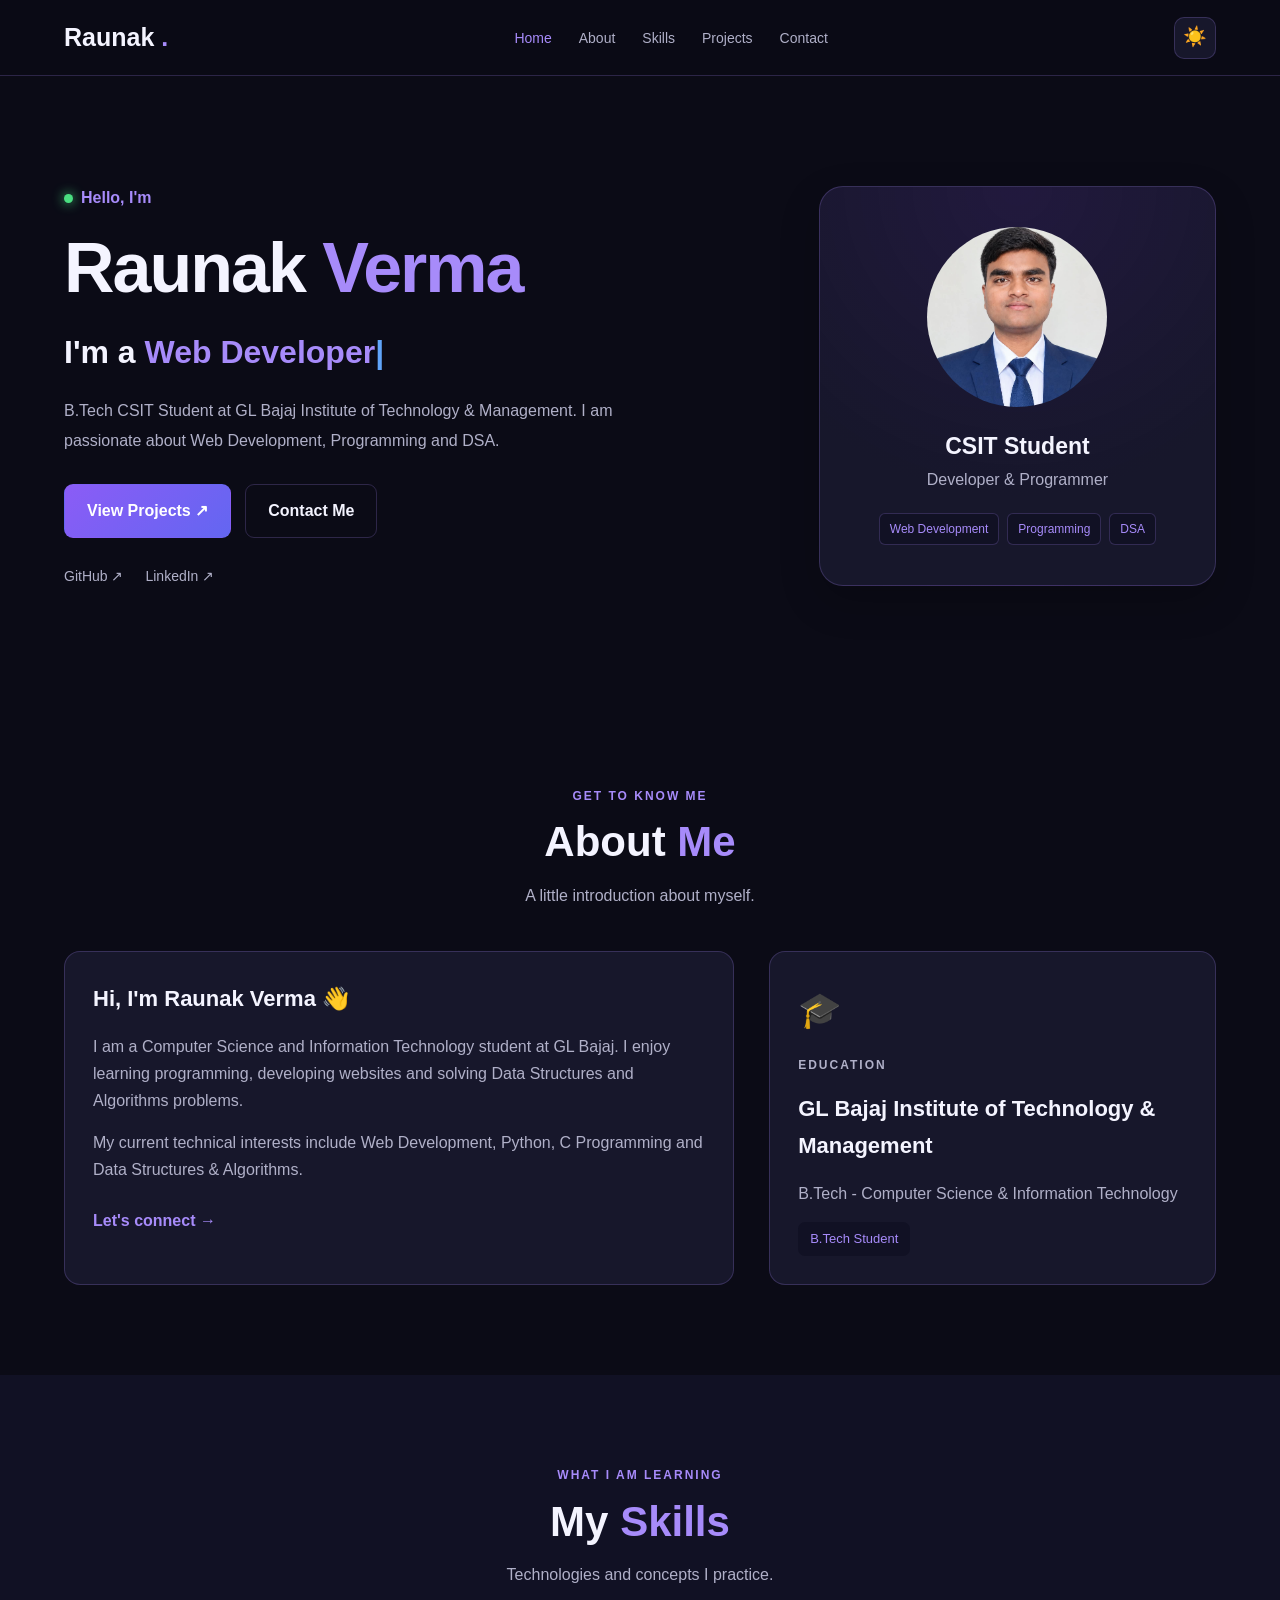
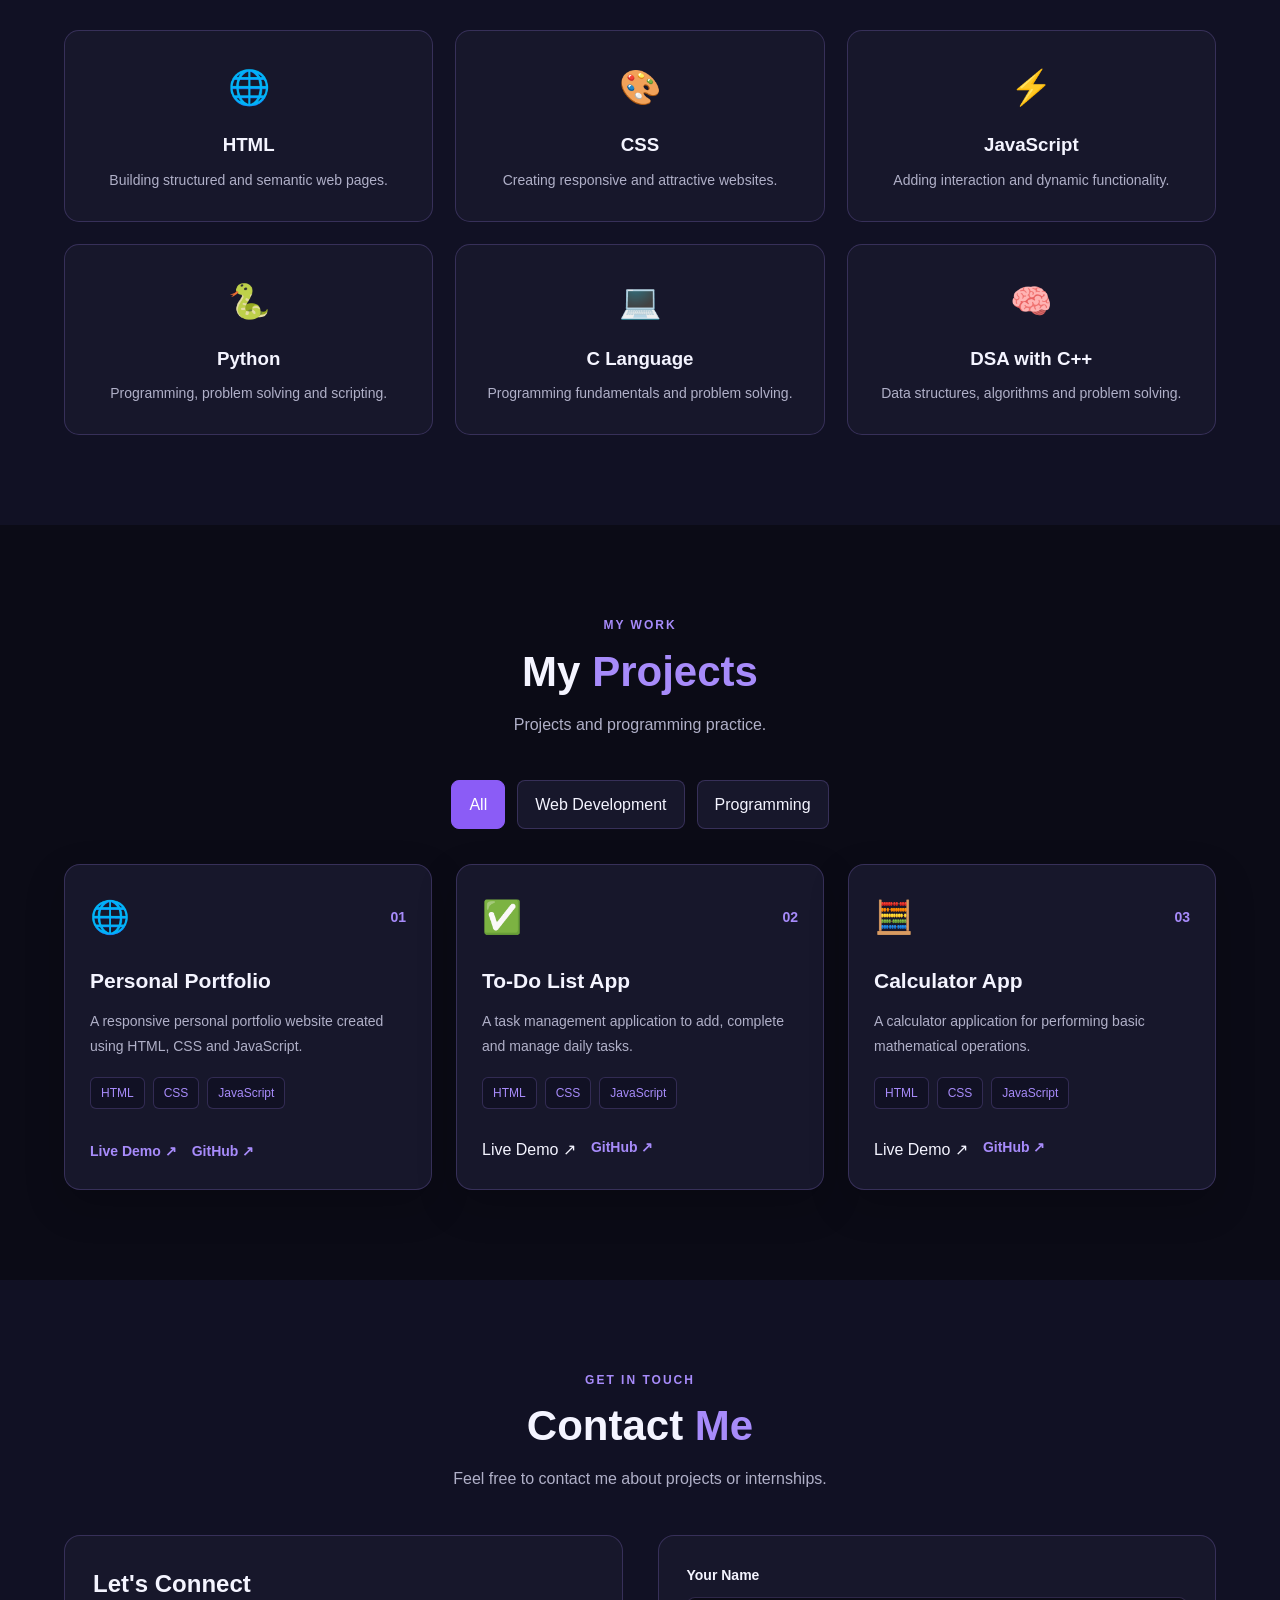
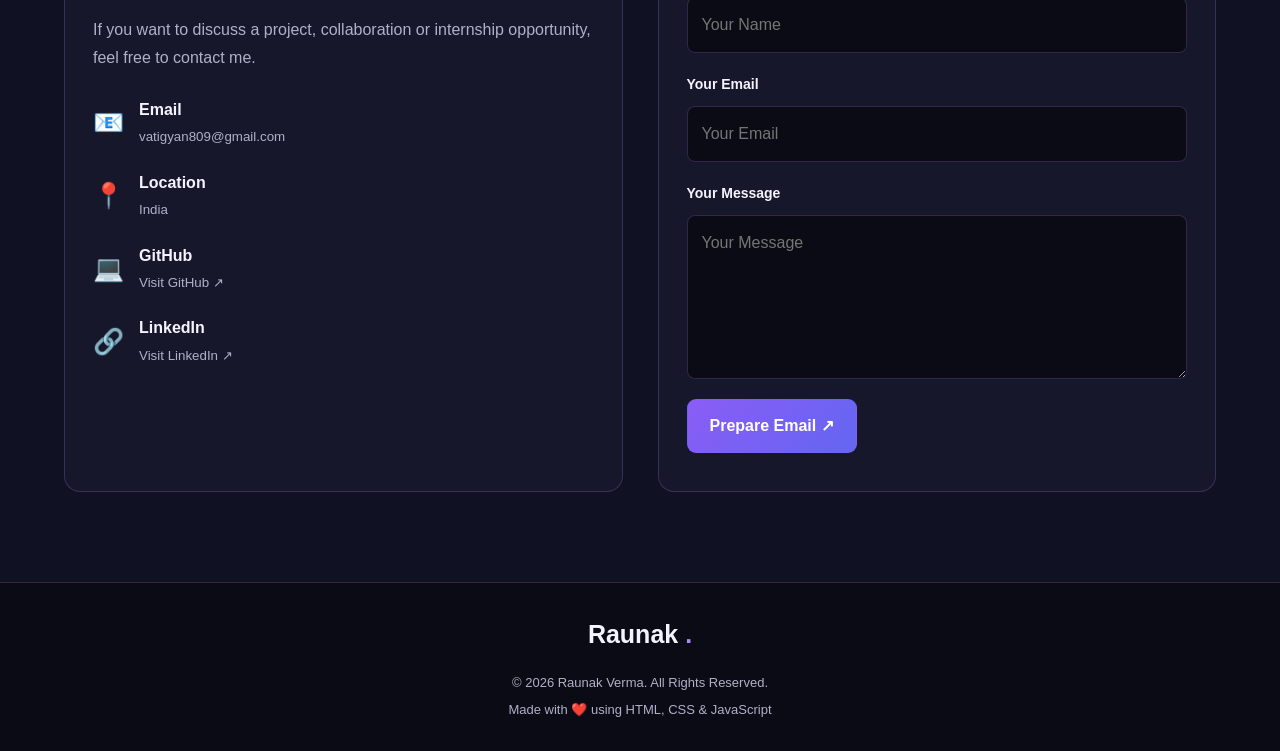
==== commit 6daea3df: "Restore index.html to original state" ====
--- a/index.html
+++ b/index.html
@@ -173,7 +173,7 @@
 
                 <div class="skill-card reveal">
                     <div class="skill-icon">🧠</div>
-                    <h3>DSA with C</h3>
+                    <h3>DSA with C++</h3>
                     <p>Data structures, algorithms and problem solving.</p>
                 </div>
             </div>
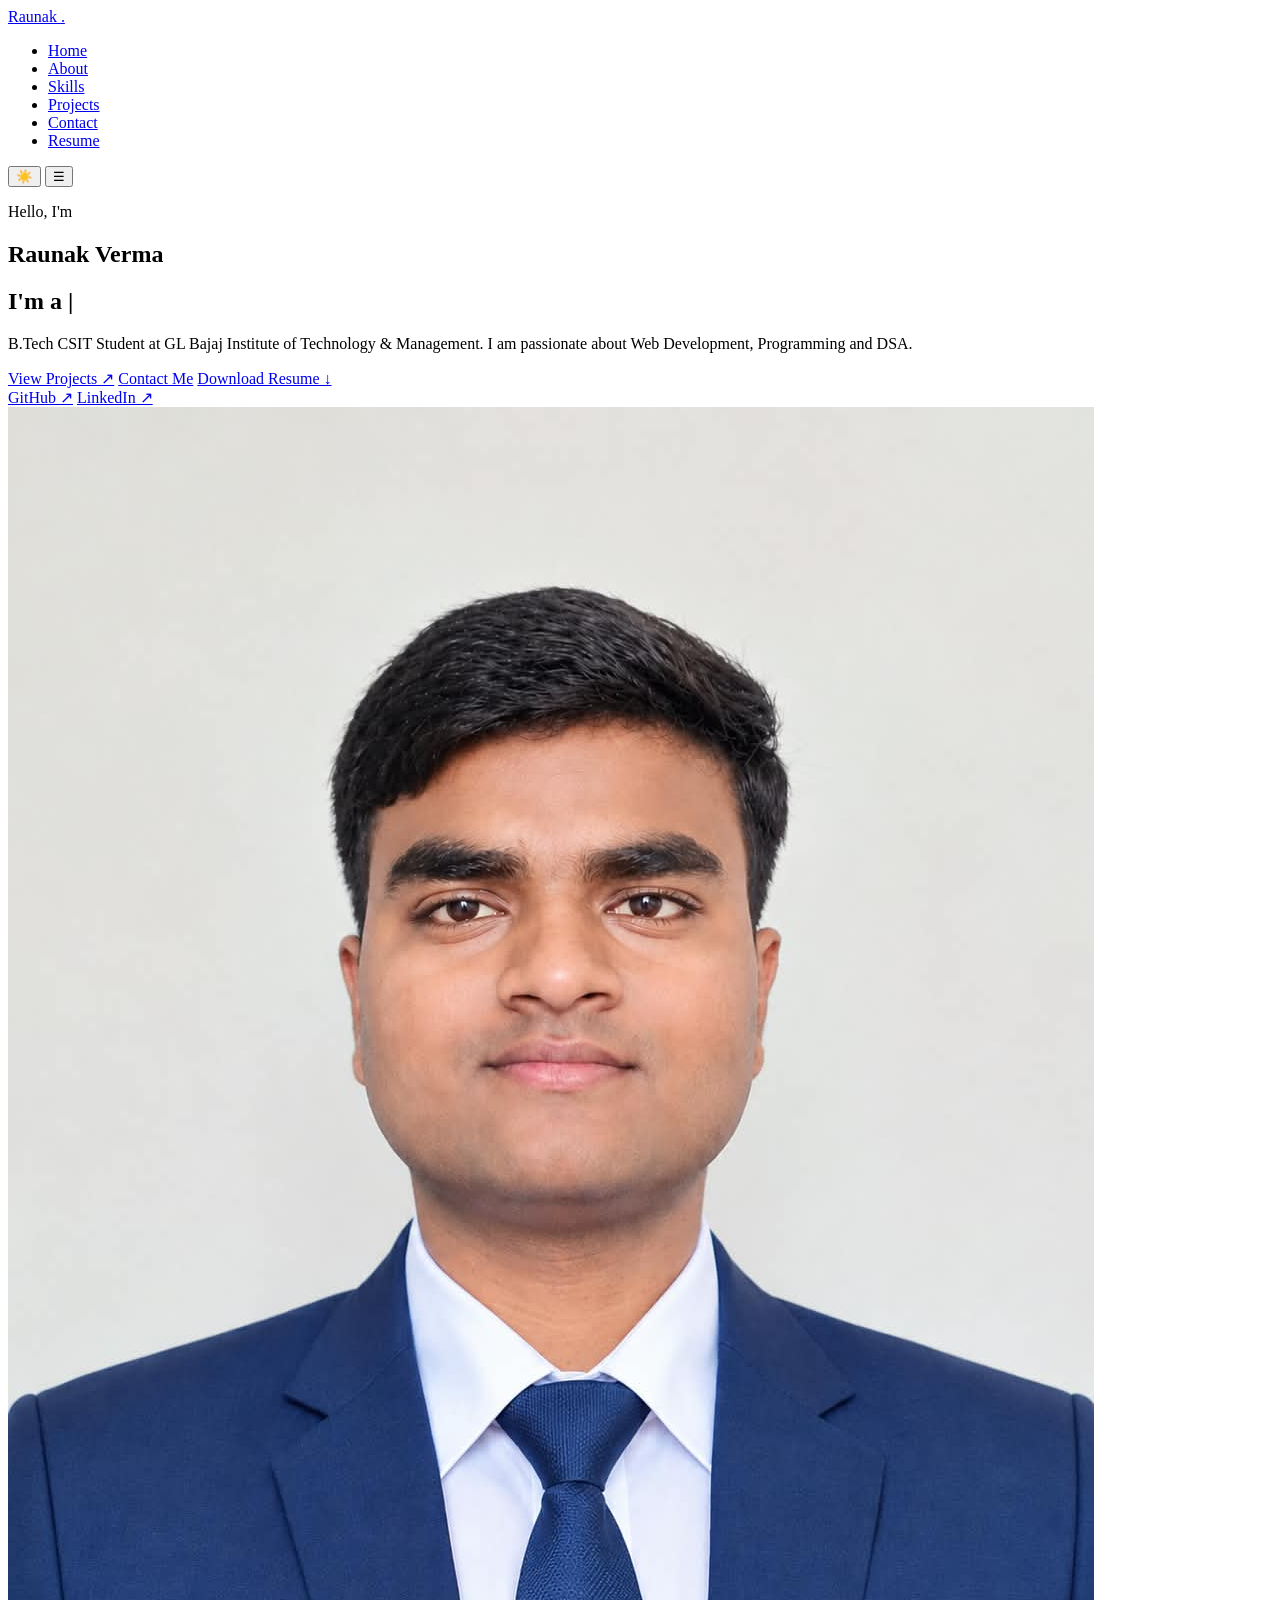
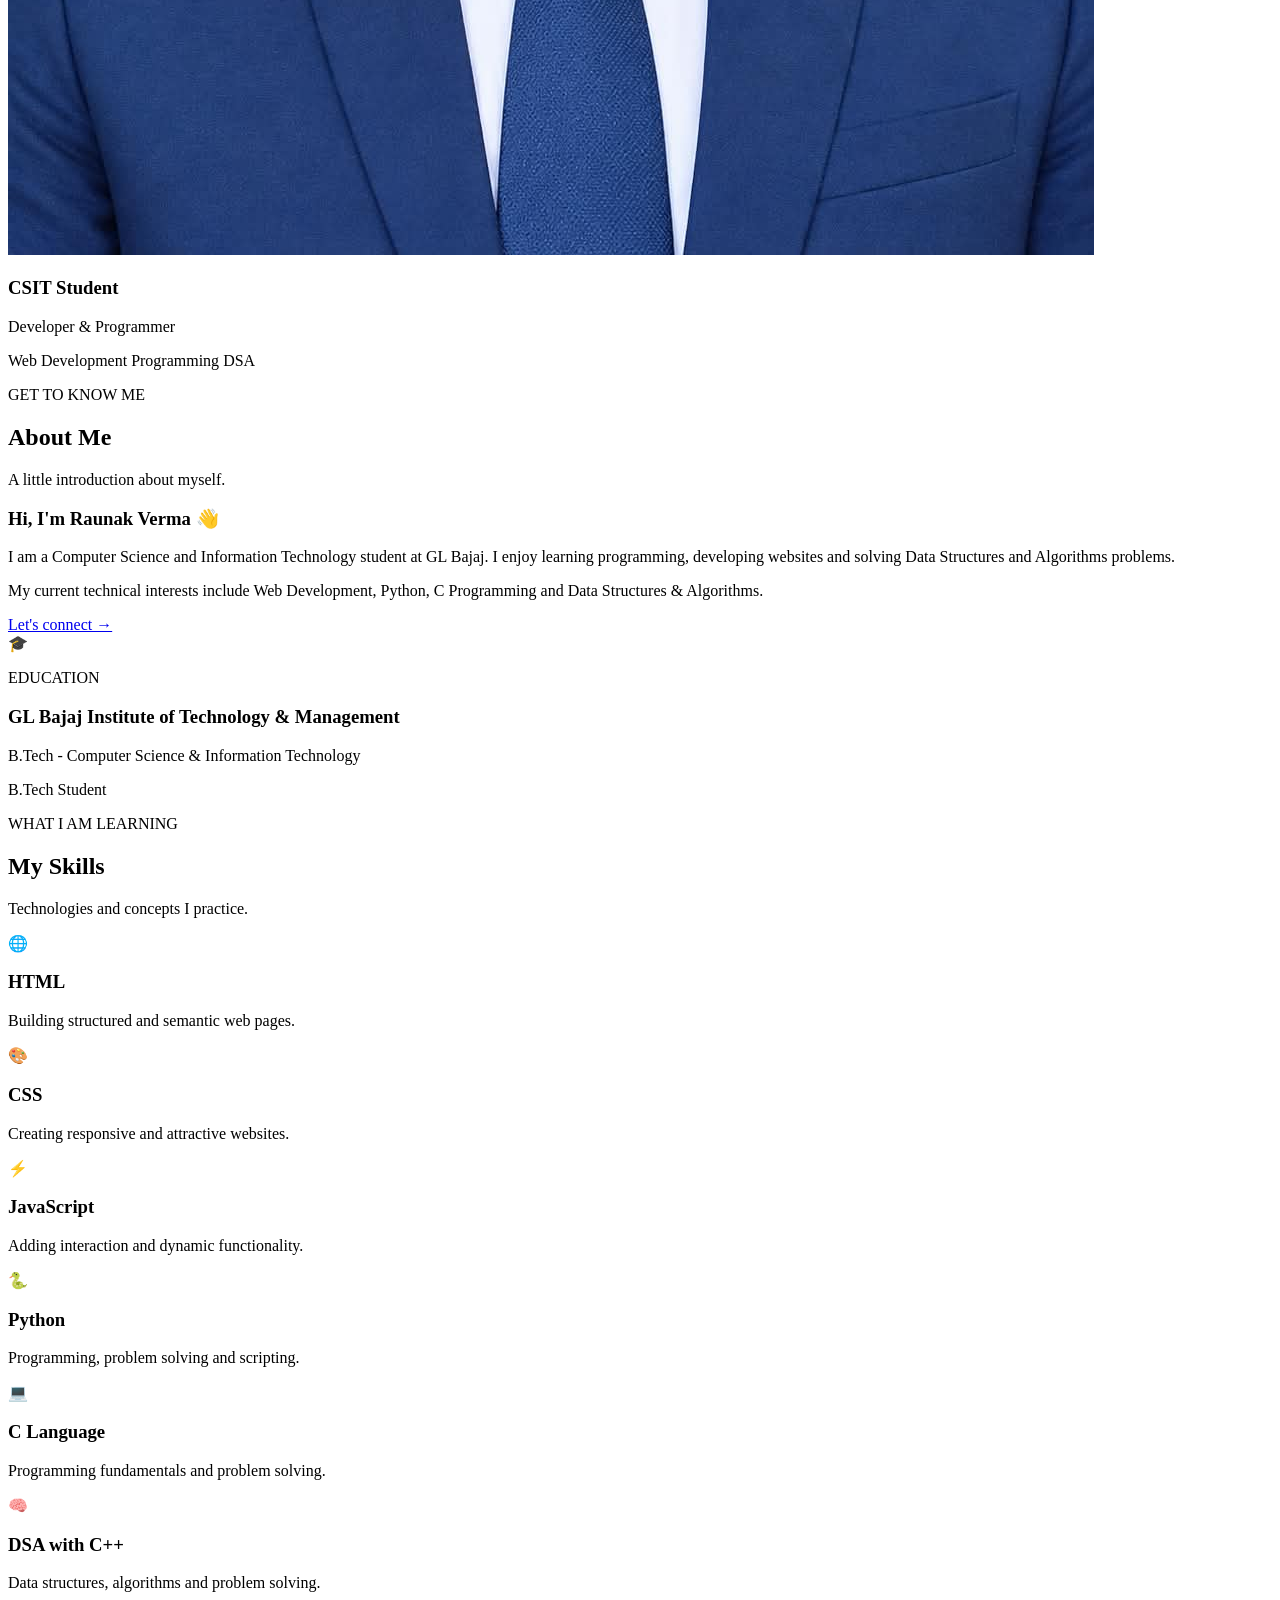
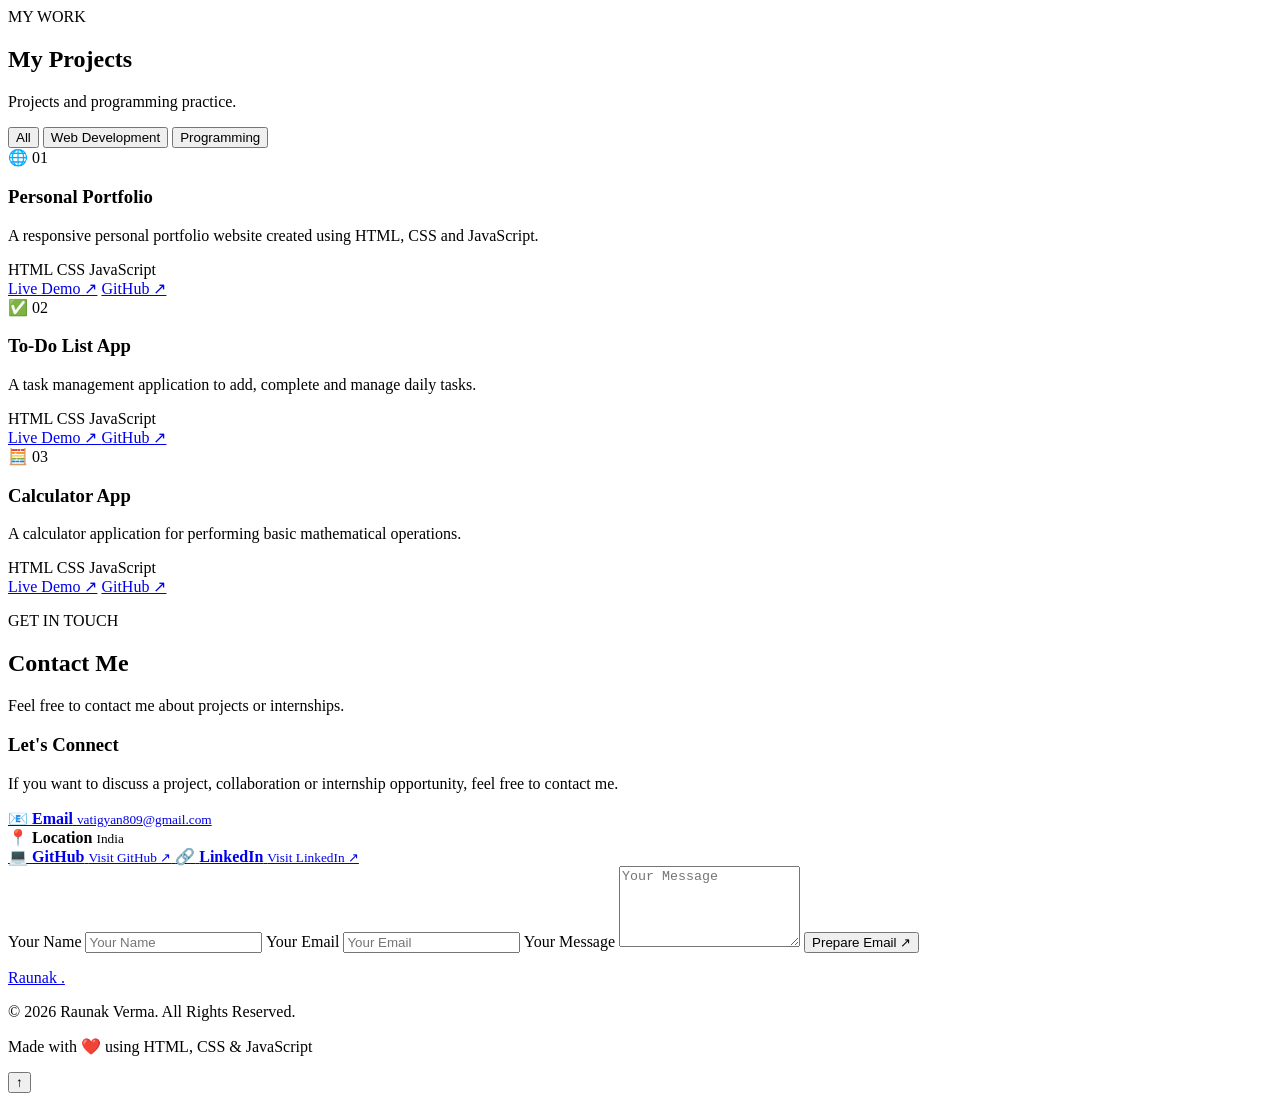
==== commit e3480c31: "Update index.html" ====
--- a/index.html
+++ b/index.html
@@ -1,4 +1,4 @@
-  
+   
 <!DOCTYPE html>
 <html lang="en">
 <head>
@@ -6,85 +6,90 @@
     <meta name="viewport" content="width=device-width, initial-scale=1.0">
     <meta name="description" content="Raunak Verma's personal developer portfolio">
     <title>Raunak Verma | Portfolio</title>
-    <link rel="stylesheet" href="port.css">
-    <script src="port.js" defer></script>
+    <link rel="stylesheet" href="portfolio.css">
+    <script src="portfolio.js" defer></script>
 </head>
 <body>
 
     <!-- Navbar -->
-    <header class="header">
-        <nav class="navbar">
-            <a href="#home" class="logo">Raunak <span>.</span></a>
-
-            <ul class="nav-links" id="navLinks">
-                <li><a href="#home" class="nav-link active">Home</a></li>
-                <li><a href="#about" class="nav-link">About</a></li>
-                <li><a href="#skills" class="nav-link">Skills</a></li>
-                <li><a href="#projects" class="nav-link">Projects</a></li>
-                <li><a href="#contact" class="nav-link">Contact</a></li>
-            </ul>
-
-            <div class="nav-actions">
-                <button id="themeToggle" class="theme-toggle"
-                    type="button" aria-label="Switch to light mode">☀️</button>
-
-                <button class="menu-btn" id="menuBtn"
-                    type="button" aria-label="Open menu"
-                    aria-expanded="false">☰</button>
-            </div>
-        </nav>
-    </header>
-
-    <main>
-
-        <!-- Home Section -->
-        <section id="home" class="hero">
-            <div class="hero-content reveal">
-                <p class="hello">
-                    <span class="status-dot"></span>Hello, I'm
-                </p>
-
-                <h1>Raunak <span>Verma</span></h1>
-
-                <h2 class="hero-role">
-                    I'm a <span id="typingText"></span><span class="cursor">|</span>
-                </h2>
-
-                <p class="hero-description">
-                    B.Tech CSIT Student at GL Bajaj Institute of Technology
-                    &amp; Management. I am passionate about Web Development,
-                    Programming and DSA.
-                </p>
-
-                <div class="buttons">
-                    <a href="#projects" class="btn">View Projects ↗</a>
-                    <a href="#contact" class="btn secondary">Contact Me</a>
-                </div>
-
-                <div class="social-links">
-                    <a href="https://github.com/vatigyan809-pixel"
-                       target="_blank" rel="noopener noreferrer">GitHub ↗</a>
-
-                    <a href="https://www.linkedin.com/in/raunak-verma-663329392"
-                       target="_blank" rel="noopener noreferrer">LinkedIn ↗</a>
-                </div>
-            </div>
-
-            <div class="hero-card reveal">
-                <div class="profile-logo">
-                    <img src="image.png" alt="Raunak Verma profile photo">
-                </div>
-
-                <h3>CSIT Student</h3>
-                <p>Developer &amp; Programmer</p>
-
-                <div class="hero-tags">
-                    <span>Web Development</span>
-                    <span>Programming</span>
-                    <span>DSA</span>
-                </div>
-            </div>
-        </section>
+   <!-- Navbar -->
+<header class="header">
+    <nav class="navbar">
+        <a href="#home" class="logo">Raunak <span>.</span></a>
+
+        <ul class="nav-links" id="navLinks">
+            <li><a href="#home" class="nav-link active">Home</a></li>
+            <li><a href="#about" class="nav-link">About</a></li>
+            <li><a href="#skills" class="nav-link">Skills</a></li>
+            <li><a href="#projects" class="nav-link">Projects</a></li>
+            <li><a href="#contact" class="nav-link">Contact</a></li>
+            <li><a href="resume.pdf" class="nav-link" target="_blank">Resume</a></li>
+        </ul>
+
+        <div class="nav-actions">
+            <button id="themeToggle" class="theme-toggle"
+                type="button" aria-label="Switch to light mode">☀️</button>
+
+            <button class="menu-btn" id="menuBtn"
+                type="button" aria-label="Open menu"
+                aria-expanded="false">☰</button>
+        </div>
+    </nav>
+</header>
+
+<main>
+ 
+<!-- Home Section -->
+<section id="home" class="hero">
+    <div class="hero-content reveal">
+        <p class="hello">
+            <span class="status-dot"></span>Hello, I'm
+        </p>
+
+        <h1>Raunak <span>Verma</span></h1>
+
+        <h2 class="hero-role">
+            I'm a <span id="typingText"></span><span class="cursor">|</span>
+        </h2>
+
+        <p class="hero-description">
+            B.Tech CSIT Student at GL Bajaj Institute of Technology
+            &amp; Management. I am passionate about Web Development,
+            Programming and DSA.
+        </p>
+
+        <div class="buttons">
+            <a href="#projects" class="btn">View Projects ↗</a>
+            <a href="#contact" class="btn secondary">Contact Me</a>
+            <a href="resume.pdf" class="btn secondary" download>
+                Download Resume ↓
+            </a>
+        </div>
+
+        <div class="social-links">
+            <a href="https://github.com/vatigyan809-pixel"
+               target="_blank" rel="noopener noreferrer">GitHub ↗</a>
+
+            <a href="https://www.linkedin.com/in/raunak-verma-663329392"
+               target="_blank" rel="noopener noreferrer">LinkedIn ↗</a>
+        </div>
+    </div>
+
+    <div class="hero-card reveal">
+        <div class="profile-logo">
+            <img src="image.png" alt="Raunak Verma profile photo">
+        </div>
+
+        <h3>CSIT Student</h3>
+        <p>Developer &amp; Programmer</p>
+
+        <div class="hero-tags">
+            <span>Web Development</span>
+            <span>Programming</span>
+            <span>DSA</span>
+        </div>
+    </div>
+</section>
 
         <!-- About Section -->
         <section id="about" class="section">
@@ -255,7 +260,7 @@
                     </div>
 
                     <div class="project-links">
-                        <a href="https://to-do-list-app-raunak13.vercel.app">
+                        <a href=" https://to-do-list-app-raunak13.vercel.app/">
                              Live Demo ↗
                         </a>
 
@@ -287,7 +292,7 @@
 
                     <div class="project-links">
 
-                        <a href="https://calculator-raunak13.vercel.app">
+                        <a href="https://calculator-raunak13.vercel.app/">
                             Live Demo ↗</a>
 
                         <a href="https://github.com/vatigyan809-pixel"
@@ -347,7 +352,7 @@
                     </a>
 
                     <a class="contact-item"
-                       href="https://www.linkedin.com/in/raunak-verma-663329392"
+                       href="https://linkedin.com/in/raunak-verma-663329392"
                        target="_blank" rel="noopener noreferrer">
                         <span>🔗</span>
                         <span>
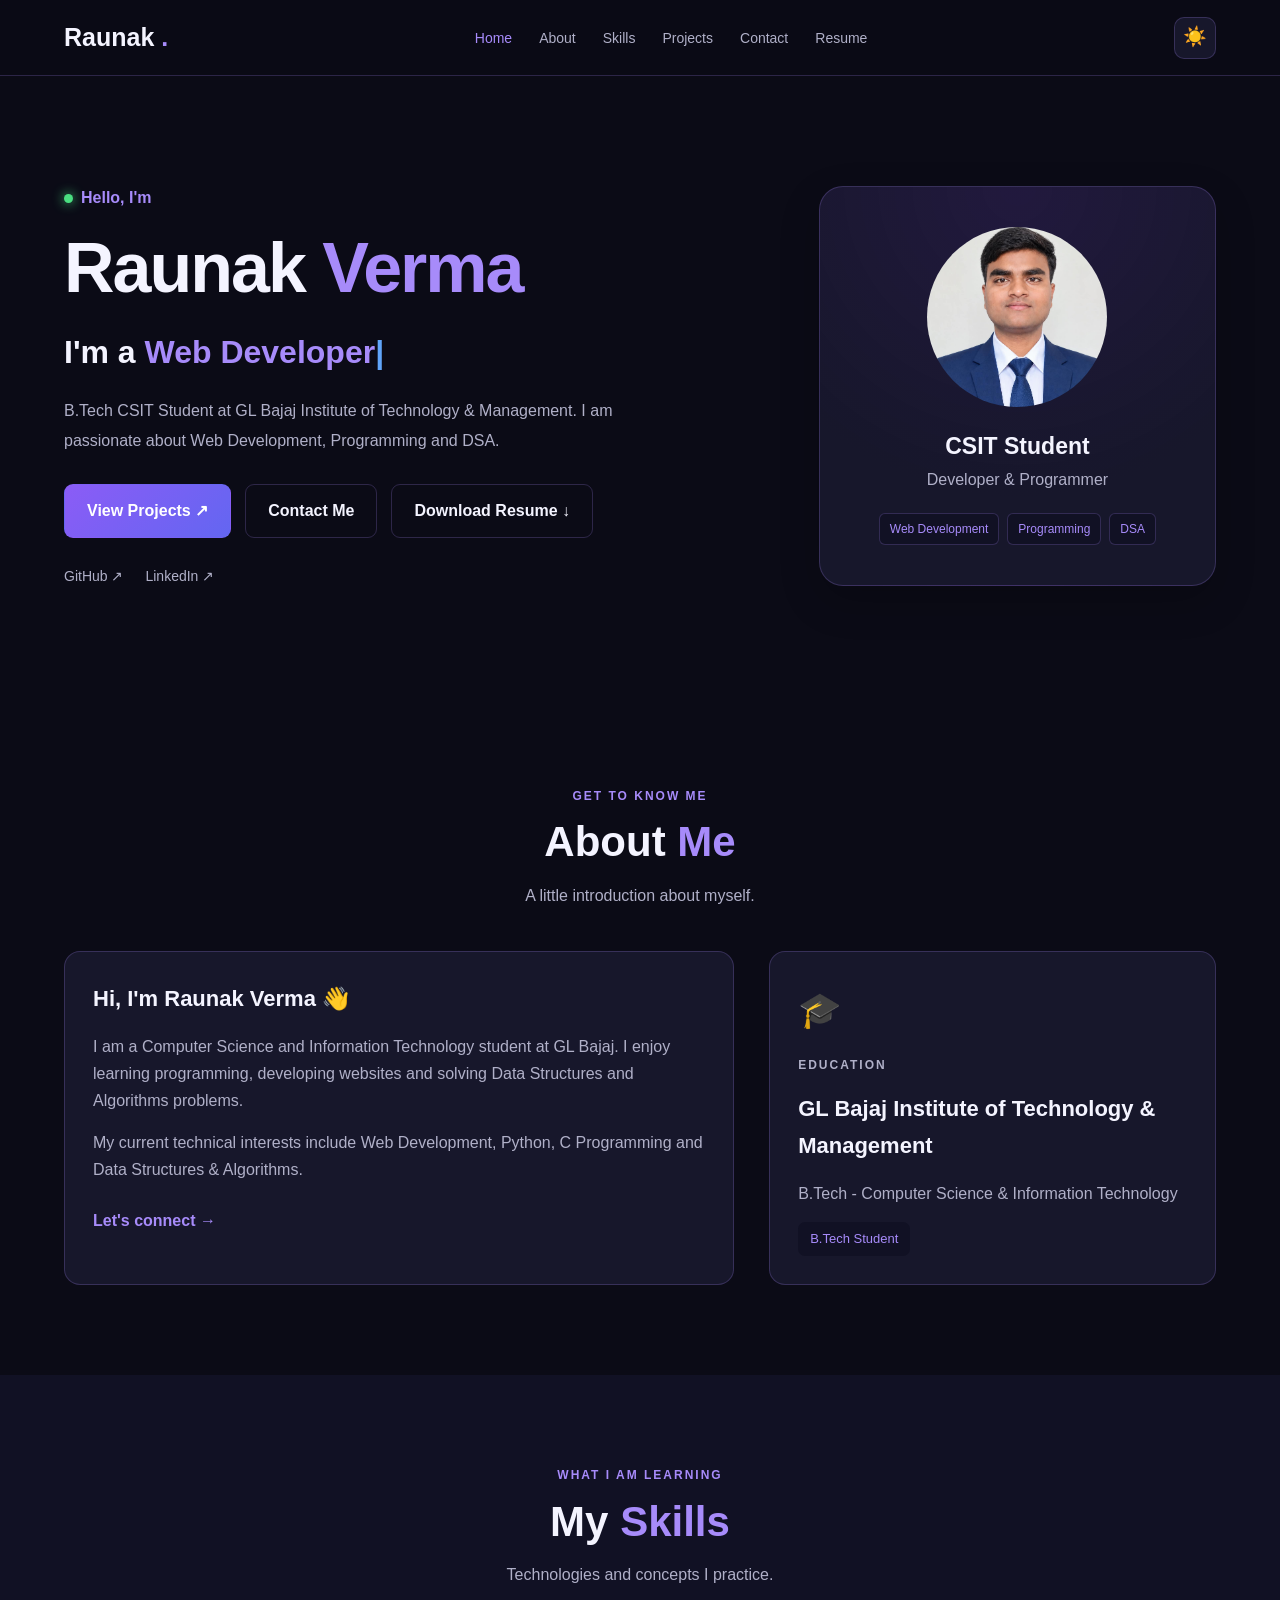
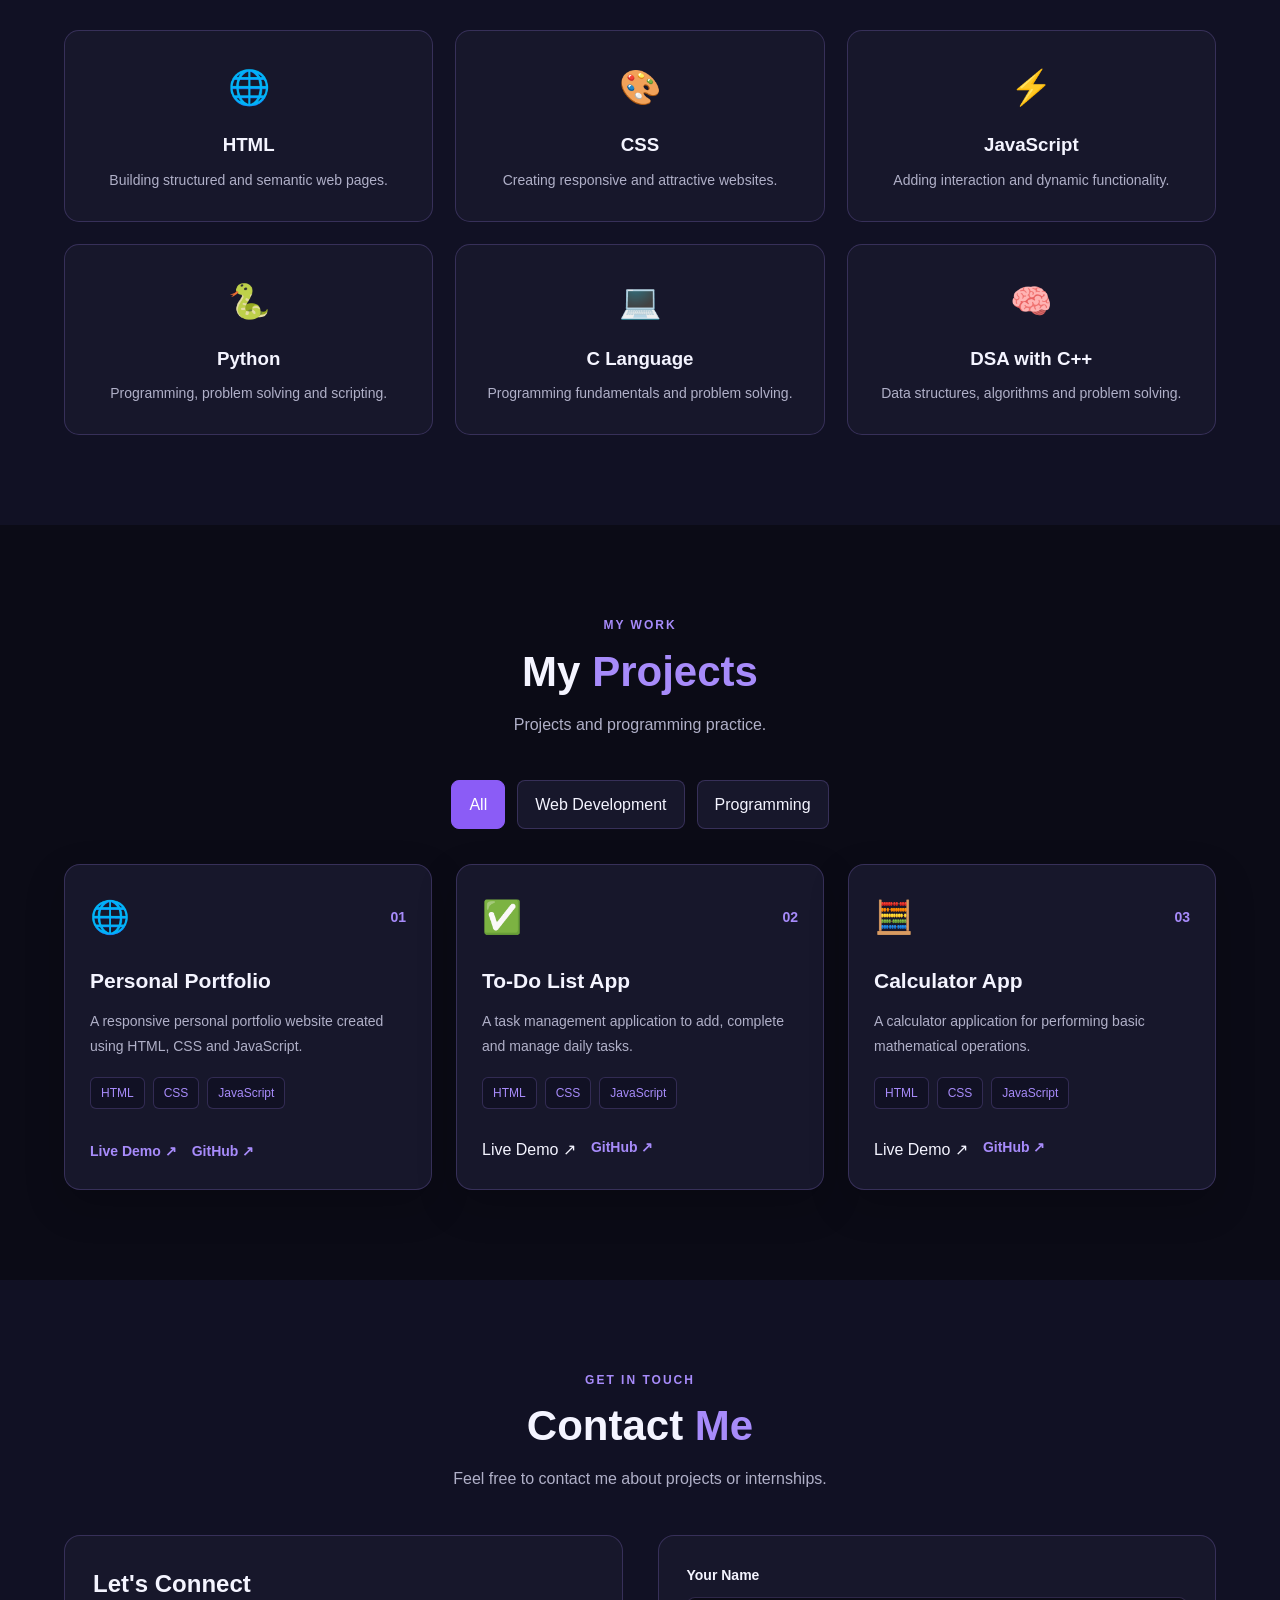
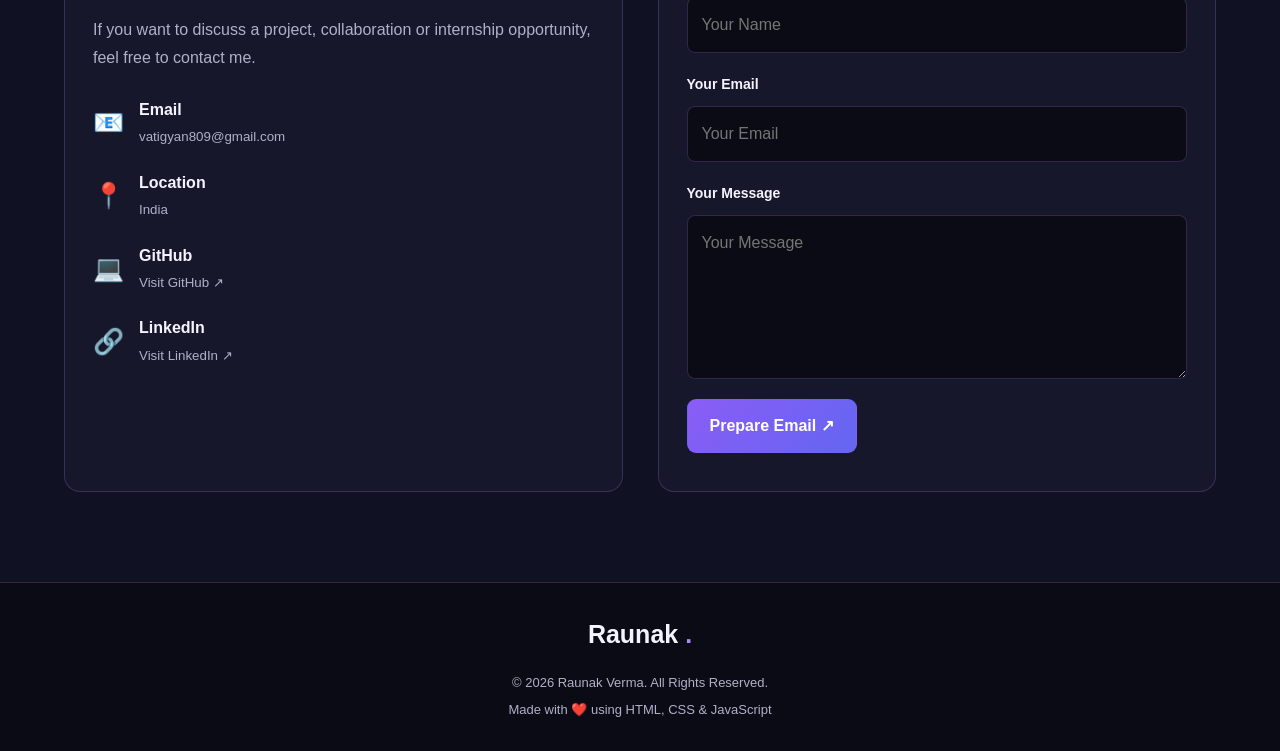
==== commit 76f0aa39: "Refactor index.html with updated styles and scripts Updated HTML structure and linked CSS/JS files." ====
--- a/index.html
+++ b/index.html
@@ -6,8 +6,8 @@
     <meta name="viewport" content="width=device-width, initial-scale=1.0">
     <meta name="description" content="Raunak Verma's personal developer portfolio">
     <title>Raunak Verma | Portfolio</title>
-    <link rel="stylesheet" href="portfolio.css">
-    <script src="portfolio.js" defer></script>
+    <link rel="stylesheet" href="port.css">
+    <script src="port.js" defer></script>
 </head>
 <body>
 
--- a/port.css
+++ b/port.css
@@ -0,0 +1,852 @@
+
+/* ==================================
+   1. COLORS AND BASIC SETTINGS
+================================== */
+
+:root {
+    --bg: #0b0b16;
+    --bg2: #111124;
+    --card: #17172b;
+    --text: #f4f4ff;
+    --muted: #b0b0c8;
+    --accent: #a78bfa;
+    --purple: #8b5cf6;
+    --blue: #60a5fa;
+    --border: rgba(167, 139, 250, 0.22);
+    --header: rgba(11, 11, 22, 0.9);
+    --shadow: 0 15px 40px rgba(0, 0, 0, 0.2);
+}
+
+body.light-theme {
+    --bg: #f7f8ff;
+    --bg2: #eef0ff;
+    --card: #ffffff;
+    --text: #202039;
+    --muted: #606079;
+    --accent: #7045d8;
+    --purple: #7045d8;
+    --blue: #2563eb;
+    --border: rgba(112, 69, 216, 0.2);
+    --header: rgba(247, 248, 255, 0.92);
+    --shadow: 0 15px 35px rgba(40, 30, 80, 0.08);
+}
+
+* {
+    margin: 0;
+    padding: 0;
+    box-sizing: border-box;
+}
+
+html {
+    scroll-behavior: smooth;
+    scroll-padding-top: 90px;
+}
+
+body {
+    font-family: "Segoe UI", Arial, sans-serif;
+    background: var(--bg);
+    color: var(--text);
+    line-height: 1.7;
+    overflow-x: hidden;
+    transition: background 0.3s, color 0.3s;
+}
+
+a {
+    color: inherit;
+    text-decoration: none;
+}
+
+button, input, textarea {
+    font: inherit;
+}
+
+button {
+    cursor: pointer;
+}
+
+section {
+    scroll-margin-top: 85px;
+}
+
+/* ==================================
+   2. NAVBAR
+================================== */
+
+.header {
+    position: sticky;
+    top: 0;
+    z-index: 1000;
+    background: var(--header);
+    backdrop-filter: blur(15px);
+    border-bottom: 1px solid var(--border);
+}
+
+.navbar {
+    max-width: 1200px;
+    min-height: 75px;
+    padding: 14px 24px;
+    margin: auto;
+    display: flex;
+    justify-content: space-between;
+    align-items: center;
+    gap: 20px;
+}
+
+.logo {
+    font-size: 25px;
+    font-weight: 800;
+    white-space: nowrap;
+}
+
+.logo span {
+    color: var(--accent);
+}
+
+.nav-links {
+    display: flex;
+    list-style: none;
+    gap: 27px;
+    align-items: center;
+}
+
+.nav-link {
+    color: var(--muted);
+    font-size: 14px;
+    transition: color 0.3s;
+}
+
+.nav-link:hover,
+.nav-link.active {
+    color: var(--accent);
+}
+
+.nav-actions {
+    display: flex;
+    align-items: center;
+    gap: 10px;
+}
+
+.theme-toggle,
+.menu-btn {
+    width: 42px;
+    height: 42px;
+    border: 1px solid var(--border);
+    border-radius: 10px;
+    background: var(--card);
+    color: var(--text);
+    font-size: 19px;
+}
+
+.menu-btn {
+    display: none;
+}
+
+/* ==================================
+   3. HOME / HERO
+================================== */
+
+.hero {
+    max-width: 1200px;
+    min-height: 620px;
+    padding: 85px 24px;
+    margin: auto;
+    display: grid;
+    grid-template-columns: 1.4fr 0.8fr;
+    align-items: center;
+    gap: 60px;
+}
+
+.hello {
+    color: var(--accent);
+    font-weight: 600;
+    margin-bottom: 15px;
+}
+
+.status-dot {
+    display: inline-block;
+    width: 9px;
+    height: 9px;
+    margin-right: 8px;
+    border-radius: 50%;
+    background: #4ade80;
+    box-shadow: 0 0 12px #4ade80;
+}
+
+.hero h1 {
+    font-size: clamp(42px, 6vw, 70px);
+    line-height: 1.2;
+    letter-spacing: -2px;
+    margin-bottom: 18px;
+}
+
+.hero h1 span,
+.section-title span {
+    color: var(--accent);
+}
+
+.hero-role {
+    font-size: clamp(22px, 3vw, 32px);
+    margin-bottom: 20px;
+    line-height: 1.5;
+}
+
+#typingText {
+    color: var(--accent);
+}
+
+.cursor {
+    color: var(--blue);
+    animation: blink 0.7s infinite;
+}
+
+@keyframes blink {
+    50% { opacity: 0; }
+}
+
+.hero-description {
+    max-width: 590px;
+    color: var(--muted);
+    line-height: 1.9;
+}
+
+.buttons {
+    display: flex;
+    flex-wrap: wrap;
+    gap: 14px;
+    margin-top: 28px;
+}
+
+.btn {
+    display: inline-flex;
+    justify-content: center;
+    align-items: center;
+    padding: 12px 22px;
+    border: 1px solid transparent;
+    border-radius: 9px;
+    background: linear-gradient(135deg, var(--purple), #6366f1);
+    color: #ffffff;
+    font-weight: 600;
+    transition: transform 0.3s, box-shadow 0.3s;
+}
+
+.btn:hover {
+    transform: translateY(-3px);
+    box-shadow: 0 10px 25px rgba(139, 92, 246, 0.25);
+}
+
+.btn.secondary {
+    border-color: var(--border);
+    background: transparent;
+    color: var(--text);
+}
+
+.social-links {
+    display: flex;
+    gap: 22px;
+    margin-top: 27px;
+}
+
+.social-links a {
+    color: var(--muted);
+    font-size: 14px;
+}
+
+.social-links a:hover {
+    color: var(--accent);
+}
+
+.hero-card {
+    padding: 40px 25px;
+    text-align: center;
+    border: 1px solid var(--border);
+    border-radius: 24px;
+    background: radial-gradient(
+        circle at top,
+        rgba(139, 92, 246, 0.18),
+        var(--card) 70%
+    );
+    box-shadow: var(--shadow);
+}
+
+ .profile-logo {
+    width: 180px;
+    height: 180px;
+    margin: 0 auto 20px;
+    border-radius: 50%;
+    overflow: hidden;
+}
+
+.profile-logo img {
+    width: 100%;
+    height: 100%;
+    object-fit: cover;
+    display: block;
+}
+.hero-card h3 {
+    font-size: 23px;
+}
+
+.hero-card p {
+    color: var(--muted);
+}
+
+.hero-tags {
+    display: flex;
+    flex-wrap: wrap;
+    justify-content: center;
+    gap: 8px;
+    margin-top: 20px;
+}
+
+.hero-tags span,
+.tech span {
+    padding: 5px 10px;
+    border: 1px solid var(--border);
+    border-radius: 6px;
+    background: var(--bg2);
+    color: var(--accent);
+    font-size: 12px;
+}
+
+/* ==================================
+   4. SECTIONS AND HEADINGS
+================================== */
+
+.section {
+    max-width: 1200px;
+    margin: auto;
+    padding: 90px 24px;
+}
+
+.alternate-section {
+    max-width: none;
+    padding-left: max(24px, calc((100% - 1152px) / 2));
+    padding-right: max(24px, calc((100% - 1152px) / 2));
+    background: var(--bg2);
+}
+
+.section-heading {
+    text-align: center;
+    margin-bottom: 42px;
+}
+
+.section-label {
+    color: var(--accent);
+    font-size: 12px;
+    font-weight: 800;
+    letter-spacing: 2px;
+    margin-bottom: 9px;
+}
+
+.section-title {
+    font-size: clamp(30px, 4vw, 42px);
+    line-height: 1.3;
+    margin-bottom: 12px;
+}
+
+.section-description {
+    color: var(--muted);
+}
+
+/* ==================================
+   5. ABOUT AND EDUCATION
+================================== */
+
+.about-content {
+    display: grid;
+    grid-template-columns: 1.2fr 0.8fr;
+    gap: 35px;
+    align-items: stretch;
+}
+
+.about-text,
+.education-card {
+    padding: 28px;
+    border: 1px solid var(--border);
+    border-radius: 16px;
+    background: var(--card);
+}
+
+.about-text h3,
+.education-card h3 {
+    font-size: 22px;
+    margin-bottom: 15px;
+}
+
+.about-text p,
+.education-card p {
+    color: var(--muted);
+    margin-bottom: 15px;
+}
+
+.text-link {
+    display: inline-block;
+    margin-top: 8px;
+    color: var(--accent);
+    font-weight: 600;
+}
+
+.education-icon {
+    font-size: 35px;
+    margin-bottom: 15px;
+}
+
+.education-badge {
+    display: inline-block;
+    padding: 6px 12px;
+    border-radius: 7px;
+    background: var(--bg2);
+    color: var(--accent);
+    font-size: 13px;
+}
+
+/* ==================================
+   6. SKILLS
+================================== */
+
+.skills-container {
+    display: grid;
+    grid-template-columns: repeat(3, minmax(0, 1fr));
+    gap: 22px;
+}
+
+.skill-card {
+    padding: 28px 20px;
+    text-align: center;
+    border: 1px solid var(--border);
+    border-radius: 15px;
+    background: var(--card);
+    transition: transform 0.3s, border-color 0.3s;
+}
+
+.skill-card:hover {
+    transform: translateY(-7px);
+    border-color: var(--accent);
+}
+
+.skill-icon {
+    font-size: 34px;
+    margin-bottom: 12px;
+}
+
+.skill-card h3 {
+    margin-bottom: 8px;
+}
+
+.skill-card p {
+    color: var(--muted);
+    font-size: 14px;
+}
+
+/* ==================================
+   7. PROJECTS AND FILTERS
+================================== */
+
+.project-filters {
+    display: flex;
+    justify-content: center;
+    flex-wrap: wrap;
+    gap: 12px;
+    margin: 25px 0 35px;
+}
+
+.filter-btn {
+    padding: 10px 17px;
+    border: 1px solid var(--border);
+    border-radius: 8px;
+    background: var(--card);
+    color: var(--text);
+    transition: background 0.3s, color 0.3s;
+}
+
+.filter-btn:hover,
+.filter-btn.active {
+    background: var(--purple);
+    color: #ffffff;
+    border-color: var(--purple);
+}
+
+.projects-container {
+    display: grid;
+    grid-template-columns: repeat(3, minmax(0, 1fr));
+    gap: 24px;
+    align-items: stretch;
+}
+
+.project-card {
+    display: flex;
+    flex-direction: column;
+    padding: 25px;
+    border: 1px solid var(--border);
+    border-radius: 16px;
+    background: var(--card);
+    box-shadow: var(--shadow);
+    transition: transform 0.3s, border-color 0.3s;
+}
+
+.project-card:hover {
+    transform: translateY(-7px);
+    border-color: var(--accent);
+}
+
+.project-card.hidden {
+    display: none;
+}
+
+.project-top {
+    display: flex;
+    justify-content: space-between;
+    align-items: center;
+    margin-bottom: 18px;
+}
+
+.project-emoji {
+    font-size: 32px;
+}
+
+.project-number {
+    color: var(--accent);
+    font-size: 14px;
+    font-weight: 700;
+}
+
+.project-card h3 {
+    font-size: 21px;
+    margin-bottom: 10px;
+}
+
+.project-card > p {
+    color: var(--muted);
+    font-size: 14px;
+    line-height: 1.8;
+    margin-bottom: 18px;
+}
+
+.tech {
+    display: flex;
+    flex-wrap: wrap;
+    gap: 8px;
+    margin-bottom: 22px;
+}
+
+.project-links {
+    display: flex;
+    flex-wrap: wrap;
+    gap: 15px;
+    margin-top: auto;
+    padding-top: 5px;
+}
+
+.project-link {
+    color: var(--accent);
+    font-size: 14px;
+    font-weight: 600;
+}
+
+.project-link:hover {
+    color: var(--blue);
+}
+
+/* ==================================
+   8. CONTACT
+================================== */
+
+.contact-container {
+    display: grid;
+    grid-template-columns: 1fr 1fr;
+    gap: 35px;
+}
+
+.contact-info,
+.contact-form {
+    padding: 28px;
+    border: 1px solid var(--border);
+    border-radius: 16px;
+    background: var(--card);
+}
+
+.contact-info h3 {
+    font-size: 24px;
+    margin-bottom: 12px;
+}
+
+.contact-info > p {
+    color: var(--muted);
+    margin-bottom: 25px;
+}
+
+.contact-item {
+    display: flex;
+    align-items: center;
+    gap: 15px;
+    margin-top: 20px;
+    overflow-wrap: anywhere;
+}
+
+.contact-item > span:first-child {
+    font-size: 25px;
+}
+
+.contact-item strong,
+.contact-item small {
+    display: block;
+}
+
+.contact-item small {
+    color: var(--muted);
+    margin-top: 3px;
+}
+
+.contact-form {
+    display: flex;
+    flex-direction: column;
+    gap: 10px;
+}
+
+.contact-form label {
+    font-size: 14px;
+    font-weight: 600;
+}
+
+.contact-form input,
+.contact-form textarea {
+    width: 100%;
+    padding: 13px 14px;
+    margin-bottom: 10px;
+    border: 1px solid var(--border);
+    border-radius: 8px;
+    background: var(--bg);
+    color: var(--text);
+    outline: none;
+}
+
+.contact-form input:focus,
+.contact-form textarea:focus {
+    border-color: var(--accent);
+}
+
+.contact-form textarea {
+    resize: vertical;
+}
+
+.contact-form .btn {
+    align-self: flex-start;
+}
+
+.form-status {
+    color: var(--accent);
+    font-size: 14px;
+    overflow-wrap: anywhere;
+}
+
+/* ==================================
+   9. FOOTER
+================================== */
+
+.footer {
+    padding: 30px 20px;
+    text-align: center;
+    border-top: 1px solid var(--border);
+    background: var(--bg);
+}
+
+.footer .logo {
+    display: inline-block;
+    margin-bottom: 12px;
+}
+
+.footer p {
+    color: var(--muted);
+    font-size: 13px;
+    margin-top: 5px;
+}
+
+/* ==================================
+   10. BACK TO TOP
+================================== */
+
+.back-to-top {
+    position: fixed;
+    right: 22px;
+    bottom: 22px;
+    z-index: 900;
+    width: 45px;
+    height: 45px;
+    border: none;
+    border-radius: 12px;
+    background: var(--purple);
+    color: white;
+    font-size: 24px;
+    opacity: 0;
+    visibility: hidden;
+    transform: translateY(10px);
+    transition: 0.3s;
+}
+
+.back-to-top.visible {
+    opacity: 1;
+    visibility: visible;
+    transform: translateY(0);
+}
+
+/* ==================================
+   11. SCROLL REVEAL
+================================== */
+
+.reveal {
+    opacity: 0;
+    transform: translateY(25px);
+    transition: opacity 0.7s ease, transform 0.7s ease;
+}
+
+.reveal.show {
+    opacity: 1;
+    transform: translateY(0);
+}
+
+/* ==================================
+   12. RESPONSIVE DESIGN
+================================== */
+
+@media (max-width: 900px) {
+    .navbar {
+        flex-wrap: wrap;
+    }
+
+    .nav-links {
+        gap: 15px;
+    }
+
+    .hero {
+        gap: 30px;
+    }
+
+    .projects-container {
+        grid-template-columns: repeat(2, minmax(0, 1fr));
+    }
+}
+
+@media (max-width: 768px) {
+    .navbar {
+        position: relative;
+        flex-wrap: nowrap;
+    }
+
+    .menu-btn {
+        display: block;
+    }
+
+    .nav-links {
+        display: none;
+        position: absolute;
+        top: 100%;
+        left: 0;
+        width: 100%;
+        padding: 22px;
+        background: var(--bg2);
+        border-bottom: 1px solid var(--border);
+        flex-direction: column;
+        align-items: flex-start;
+        gap: 20px;
+    }
+
+    .nav-links.open {
+        display: flex;
+    }
+
+    .hero {
+        grid-template-columns: 1fr;
+        text-align: center;
+        padding-top: 65px;
+    }
+
+    .hero-description {
+        margin: auto;
+    }
+
+    .buttons,
+    .social-links {
+        justify-content: center;
+    }
+
+    .hero-card {
+        width: 100%;
+        max-width: 420px;
+        margin: auto;
+    }
+
+    .about-content,
+    .contact-container {
+        grid-template-columns: 1fr;
+    }
+
+    .skills-container {
+        grid-template-columns: repeat(2, minmax(0, 1fr));
+    }
+}
+
+@media (max-width: 520px) {
+    .navbar {
+        padding: 12px 16px;
+    }
+
+    .logo {
+        font-size: 22px;
+    }
+
+    .hero,
+    .section {
+        padding: 65px 18px;
+    }
+
+    .alternate-section {
+        padding-left: 18px;
+        padding-right: 18px;
+    }
+
+    .hero h1 {
+        letter-spacing: -1px;
+    }
+
+    .skills-container,
+    .projects-container {
+        grid-template-columns: 1fr;
+    }
+
+    .project-card,
+    .contact-info,
+    .contact-form,
+    .about-text,
+    .education-card {
+        padding: 22px;
+    }
+
+    .filter-btn {
+        padding: 9px 12px;
+        font-size: 13px;
+    }
+
+    .back-to-top {
+        right: 15px;
+        bottom: 15px;
+    }
+}
+
+/* Accessibility: reduce animations when requested */
+@media (prefers-reduced-motion: reduce) {
+    html {
+        scroll-behavior: auto;
+    }
+
+    *,
+    *::before,
+    *::after {
+        animation-duration: 0.01ms !important;
+        transition-duration: 0.01ms !important;
+    }
+
+    .reveal {
+        opacity: 1;
+        transform: none;
+    }
+}
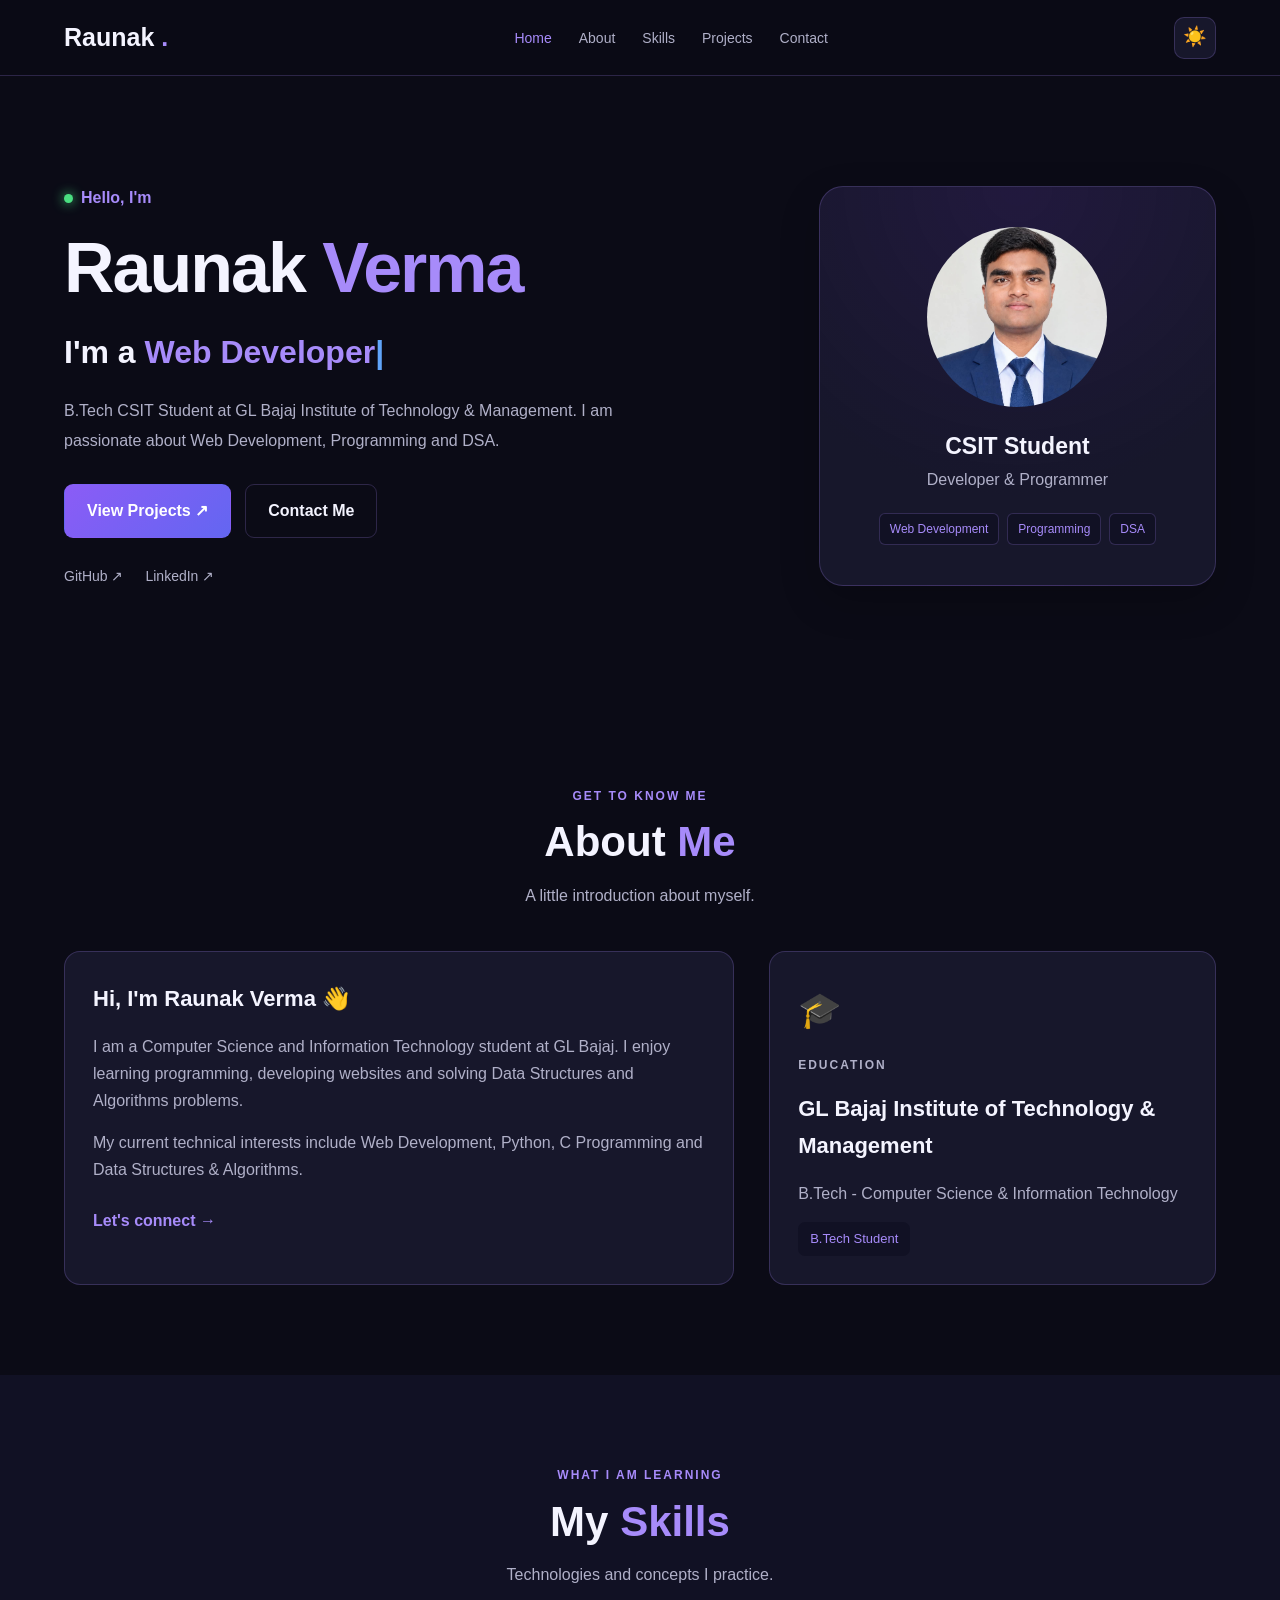
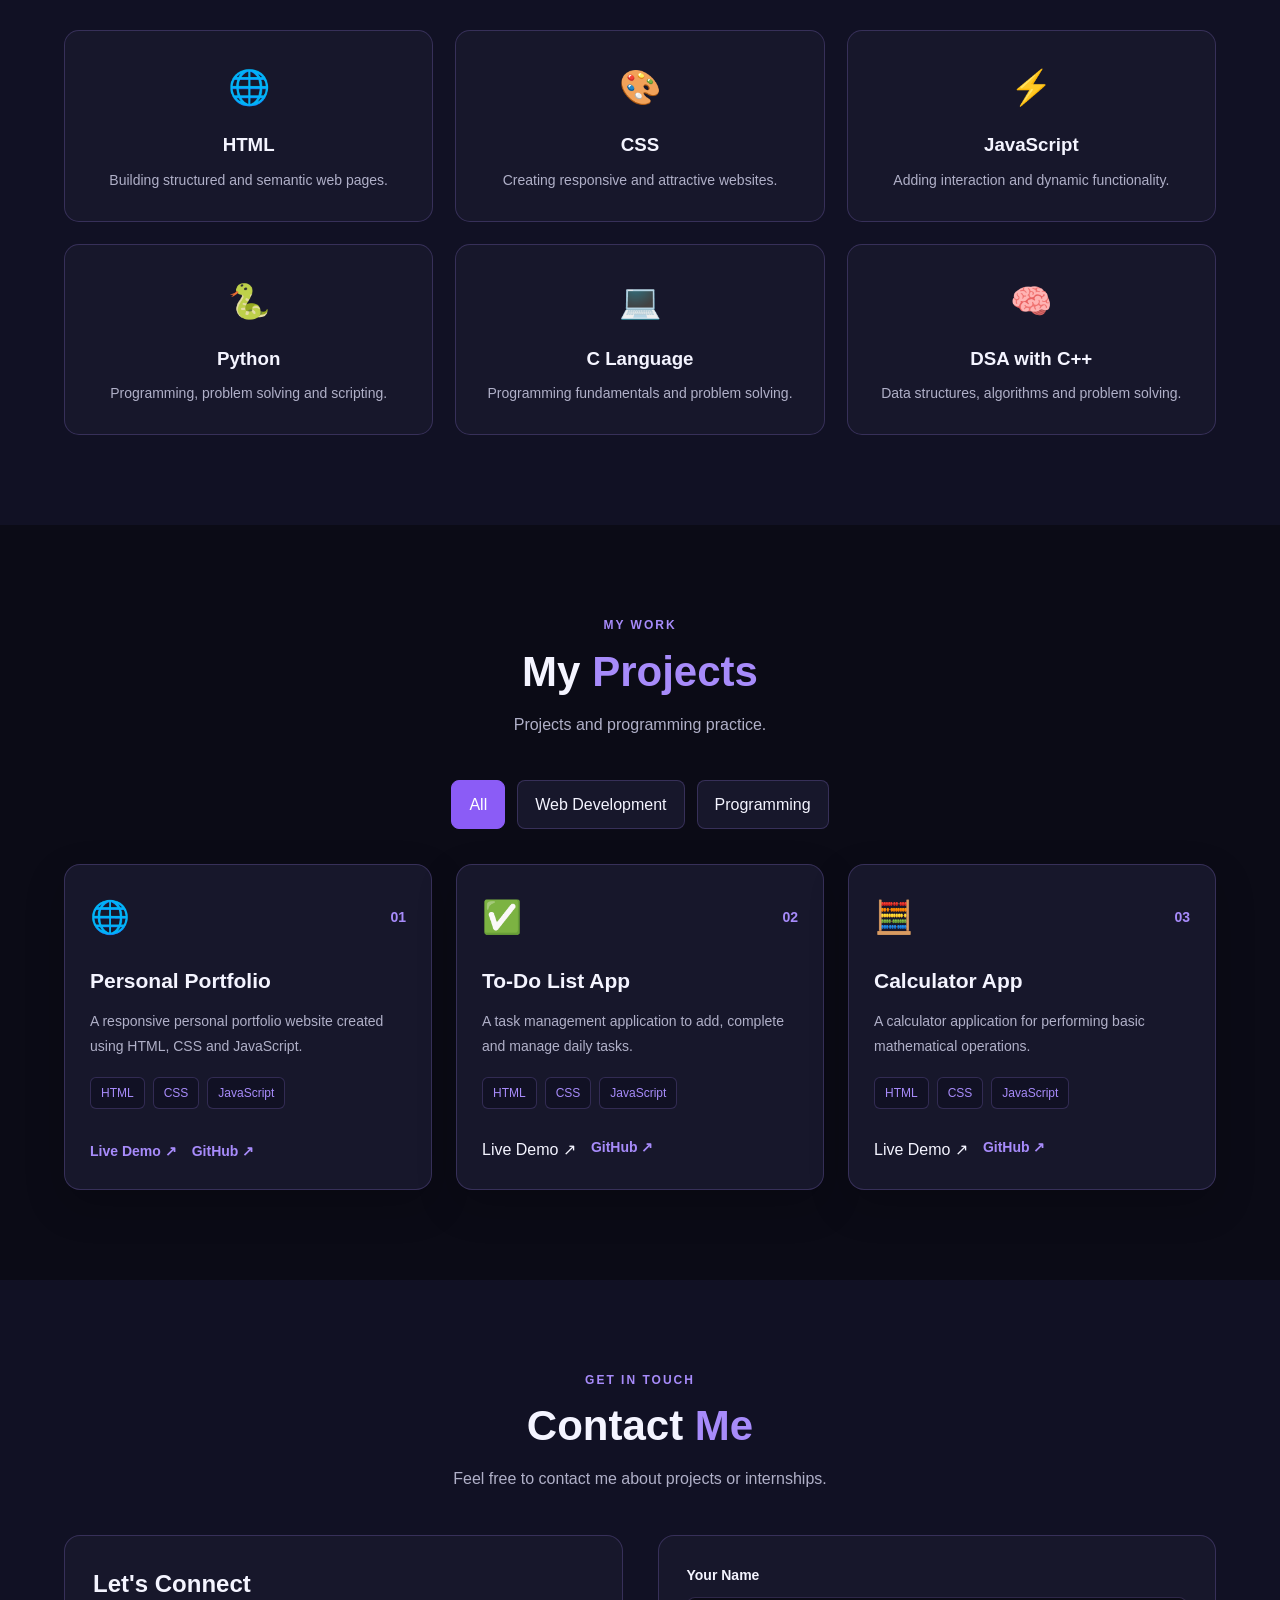
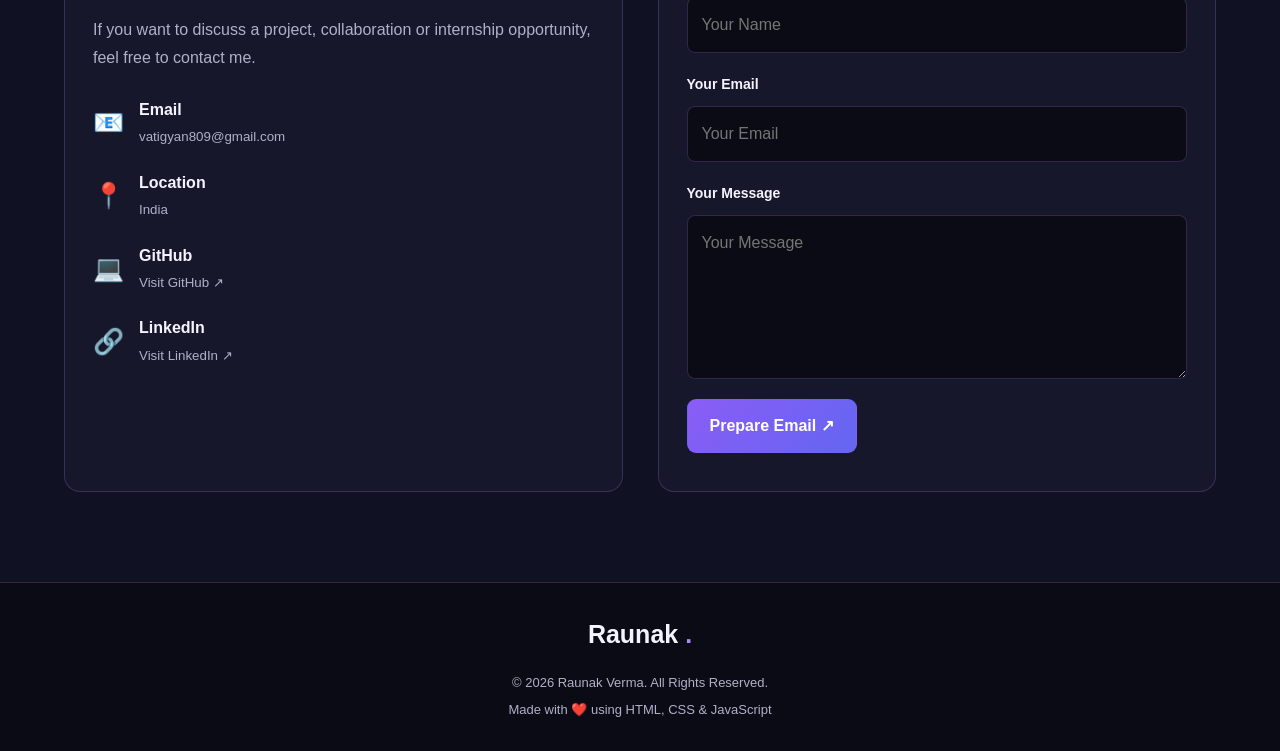
==== commit 16506945: "Fix HTML formatting and structure" ====
--- a/index.html
+++ b/index.html
@@ -1,4 +1,5 @@
-   
+ 
+ 
 <!DOCTYPE html>
 <html lang="en">
 <head>
@@ -12,84 +13,79 @@
 <body>
 
     <!-- Navbar -->
-   <!-- Navbar -->
-<header class="header">
-    <nav class="navbar">
-        <a href="#home" class="logo">Raunak <span>.</span></a>
-
-        <ul class="nav-links" id="navLinks">
-            <li><a href="#home" class="nav-link active">Home</a></li>
-            <li><a href="#about" class="nav-link">About</a></li>
-            <li><a href="#skills" class="nav-link">Skills</a></li>
-            <li><a href="#projects" class="nav-link">Projects</a></li>
-            <li><a href="#contact" class="nav-link">Contact</a></li>
-            <li><a href="resume.pdf" class="nav-link" target="_blank">Resume</a></li>
-        </ul>
-
-        <div class="nav-actions">
-            <button id="themeToggle" class="theme-toggle"
-                type="button" aria-label="Switch to light mode">☀️</button>
-
-            <button class="menu-btn" id="menuBtn"
-                type="button" aria-label="Open menu"
-                aria-expanded="false">☰</button>
-        </div>
-    </nav>
-</header>
-
-<main>
- 
-<!-- Home Section -->
-<section id="home" class="hero">
-    <div class="hero-content reveal">
-        <p class="hello">
-            <span class="status-dot"></span>Hello, I'm
-        </p>
-
-        <h1>Raunak <span>Verma</span></h1>
-
-        <h2 class="hero-role">
-            I'm a <span id="typingText"></span><span class="cursor">|</span>
-        </h2>
-
-        <p class="hero-description">
-            B.Tech CSIT Student at GL Bajaj Institute of Technology
-            &amp; Management. I am passionate about Web Development,
-            Programming and DSA.
-        </p>
-
-        <div class="buttons">
-            <a href="#projects" class="btn">View Projects ↗</a>
-            <a href="#contact" class="btn secondary">Contact Me</a>
-            <a href="resume.pdf" class="btn secondary" download>
-                Download Resume ↓
-            </a>
-        </div>
-
-        <div class="social-links">
-            <a href="https://github.com/vatigyan809-pixel"
-               target="_blank" rel="noopener noreferrer">GitHub ↗</a>
-
-            <a href="https://www.linkedin.com/in/raunak-verma-663329392"
-               target="_blank" rel="noopener noreferrer">LinkedIn ↗</a>
-        </div>
-    </div>
-
-    <div class="hero-card reveal">
-        <div class="profile-logo">
-            <img src="image.png" alt="Raunak Verma profile photo">
-        </div>
-
-        <h3>CSIT Student</h3>
-        <p>Developer &amp; Programmer</p>
-
-        <div class="hero-tags">
-            <span>Web Development</span>
-            <span>Programming</span>
-            <span>DSA</span>
-        </div>
-    </div>
-</section>
+    <header class="header">
+        <nav class="navbar">
+            <a href="#home" class="logo">Raunak <span>.</span></a>
+
+            <ul class="nav-links" id="navLinks">
+                <li><a href="#home" class="nav-link active">Home</a></li>
+                <li><a href="#about" class="nav-link">About</a></li>
+                <li><a href="#skills" class="nav-link">Skills</a></li>
+                <li><a href="#projects" class="nav-link">Projects</a></li>
+                <li><a href="#contact" class="nav-link">Contact</a></li>
+            </ul>
+
+            <div class="nav-actions">
+                <button id="themeToggle" class="theme-toggle"
+                    type="button" aria-label="Switch to light mode">☀️</button>
+
+                <button class="menu-btn" id="menuBtn"
+                    type="button" aria-label="Open menu"
+                    aria-expanded="false">☰</button>
+            </div>
+        </nav>
+    </header>
+
+    <main>
+
+        <!-- Home Section -->
+        <section id="home" class="hero">
+            <div class="hero-content reveal">
+                <p class="hello">
+                    <span class="status-dot"></span>Hello, I'm
+                </p>
+
+                <h1>Raunak <span>Verma</span></h1>
+
+                <h2 class="hero-role">
+                    I'm a <span id="typingText"></span><span class="cursor">|</span>
+                </h2>
+
+                <p class="hero-description">
+                    B.Tech CSIT Student at GL Bajaj Institute of Technology
+                    &amp; Management. I am passionate about Web Development,
+                    Programming and DSA.
+                </p>
+
+                <div class="buttons">
+                    <a href="#projects" class="btn">View Projects ↗</a>
+                    <a href="#contact" class="btn secondary">Contact Me</a>
+                </div>
+
+                <div class="social-links">
+                    <a href="https://github.com/vatigyan809-pixel"
+                       target="_blank" rel="noopener noreferrer">GitHub ↗</a>
+
+                    <a href="https://www.linkedin.com/in/raunak-verma-663329392"
+                       target="_blank" rel="noopener noreferrer">LinkedIn ↗</a>
+                </div>
+            </div>
+
+            <div class="hero-card reveal">
+                <div class="profile-logo">
+                    <img src="image.png" alt="Raunak Verma profile photo">
+                </div>
+
+                <h3>CSIT Student</h3>
+                <p>Developer &amp; Programmer</p>
+
+                <div class="hero-tags">
+                    <span>Web Development</span>
+                    <span>Programming</span>
+                    <span>DSA</span>
+                </div>
+            </div>
+        </section>
 
         <!-- About Section -->
         <section id="about" class="section">
@@ -404,4 +400,3 @@
 
 </body>
 </html>
-
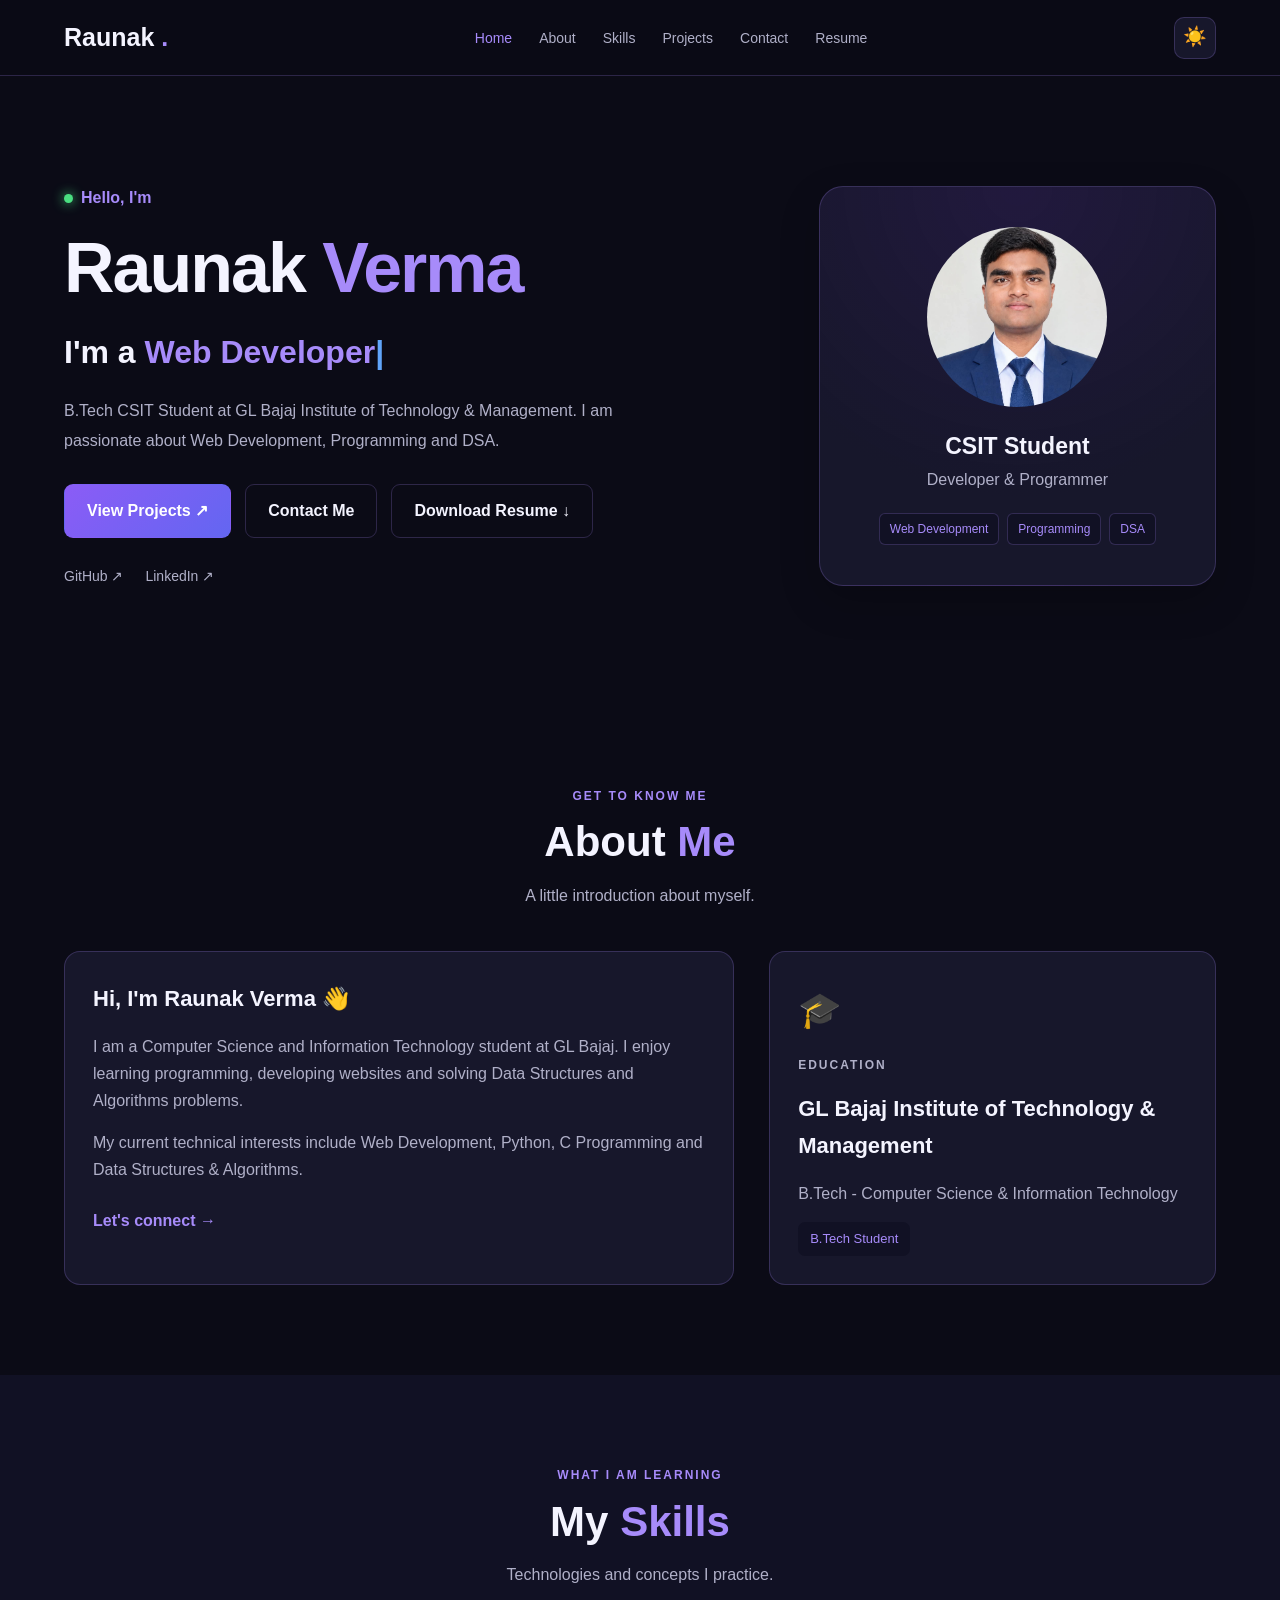
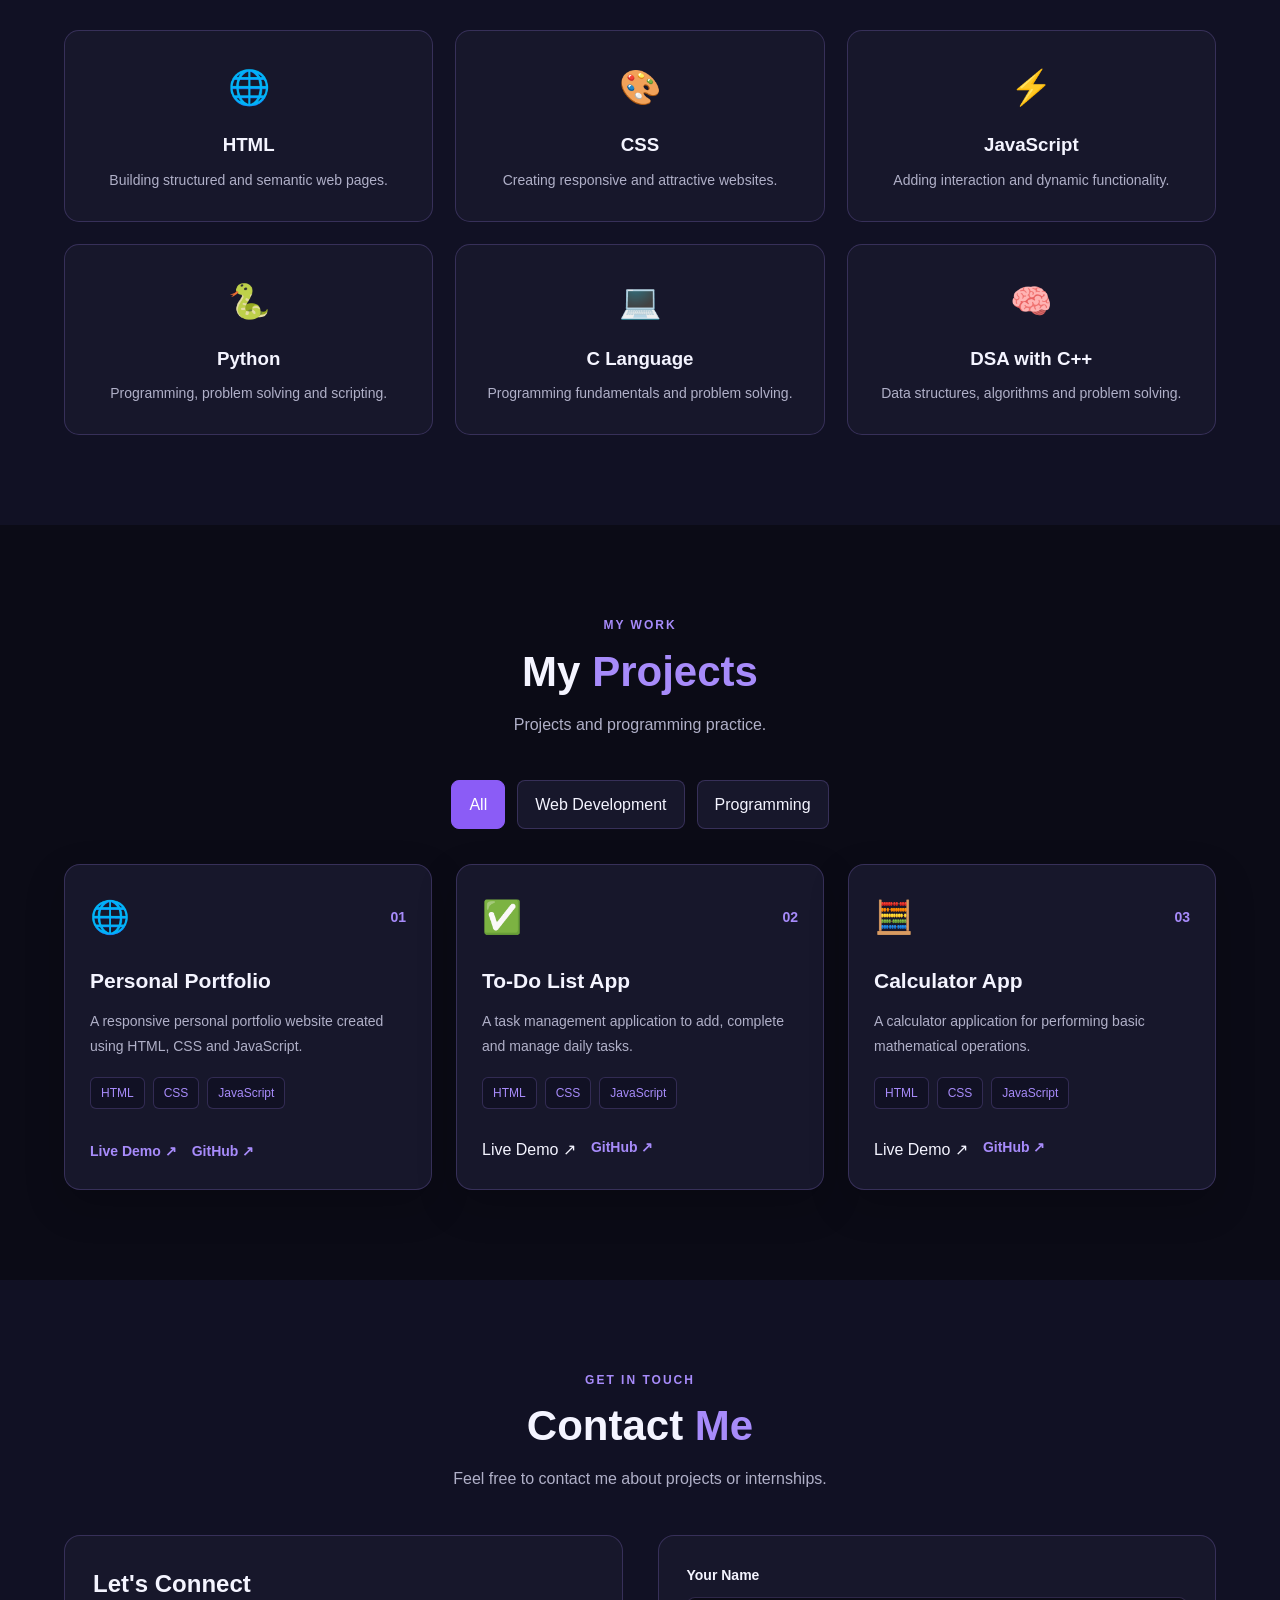
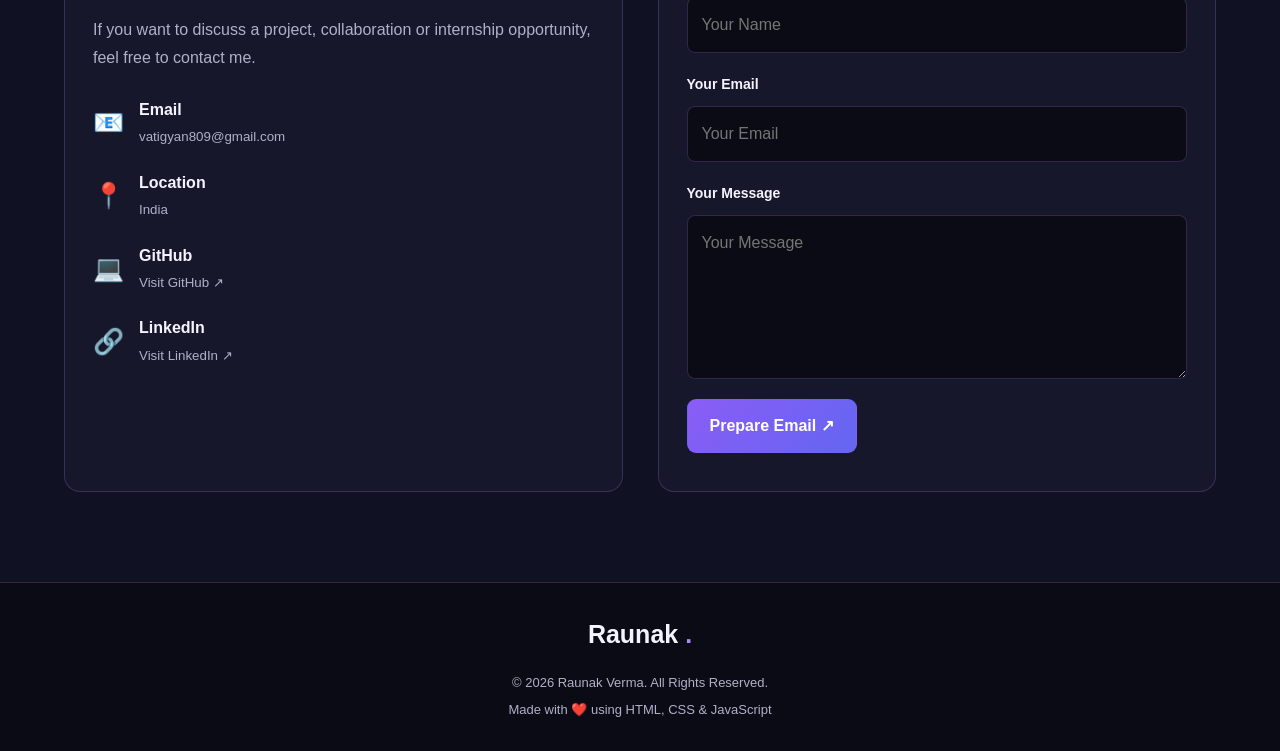
==== commit 0d9aca6e: "Update index.html" ====
--- a/index.html
+++ b/index.html
@@ -1,5 +1,4 @@
- 
- 
+  
 <!DOCTYPE html>
 <html lang="en">
 <head>
@@ -12,80 +11,86 @@
 </head>
 <body>
 
-    <!-- Navbar -->
-    <header class="header">
-        <nav class="navbar">
-            <a href="#home" class="logo">Raunak <span>.</span></a>
-
-            <ul class="nav-links" id="navLinks">
-                <li><a href="#home" class="nav-link active">Home</a></li>
-                <li><a href="#about" class="nav-link">About</a></li>
-                <li><a href="#skills" class="nav-link">Skills</a></li>
-                <li><a href="#projects" class="nav-link">Projects</a></li>
-                <li><a href="#contact" class="nav-link">Contact</a></li>
-            </ul>
-
-            <div class="nav-actions">
-                <button id="themeToggle" class="theme-toggle"
-                    type="button" aria-label="Switch to light mode">☀️</button>
-
-                <button class="menu-btn" id="menuBtn"
-                    type="button" aria-label="Open menu"
-                    aria-expanded="false">☰</button>
-            </div>
-        </nav>
-    </header>
-
-    <main>
-
+      <!-- Navbar -->
+<header class="header">
+    <nav class="navbar">
+        <a href="#home" class="logo">Raunak <span>.</span></a>
+
+        <ul class="nav-links" id="navLinks">
+            <li><a href="#home" class="nav-link active">Home</a></li>
+            <li><a href="#about" class="nav-link">About</a></li>
+            <li><a href="#skills" class="nav-link">Skills</a></li>
+            <li><a href="#projects" class="nav-link">Projects</a></li>
+            <li><a href="#contact" class="nav-link">Contact</a></li>
+            <li><a href="resume.pdf" class="nav-link" target="_blank">Resume</a></li>
+        </ul>
+
+        <div class="nav-actions">
+            <button id="themeToggle" class="theme-toggle"
+                type="button" aria-label="Switch to light mode">☀️</button>
+
+            <button class="menu-btn" id="menuBtn"
+                type="button" aria-label="Open menu"
+                aria-expanded="false">☰</button>
+        </div>
+    </nav>
+</header>
+
+<main>
+ 
         <!-- Home Section -->
         <section id="home" class="hero">
-            <div class="hero-content reveal">
-                <p class="hello">
-                    <span class="status-dot"></span>Hello, I'm
-                </p>
-
-                <h1>Raunak <span>Verma</span></h1>
-
-                <h2 class="hero-role">
-                    I'm a <span id="typingText"></span><span class="cursor">|</span>
-                </h2>
-
-                <p class="hero-description">
-                    B.Tech CSIT Student at GL Bajaj Institute of Technology
-                    &amp; Management. I am passionate about Web Development,
-                    Programming and DSA.
-                </p>
-
-                <div class="buttons">
-                    <a href="#projects" class="btn">View Projects ↗</a>
-                    <a href="#contact" class="btn secondary">Contact Me</a>
-                </div>
-
-                <div class="social-links">
-                    <a href="https://github.com/vatigyan809-pixel"
-                       target="_blank" rel="noopener noreferrer">GitHub ↗</a>
-
-                    <a href="https://www.linkedin.com/in/raunak-verma-663329392"
-                       target="_blank" rel="noopener noreferrer">LinkedIn ↗</a>
-                </div>
-            </div>
-
-            <div class="hero-card reveal">
-                <div class="profile-logo">
-                    <img src="image.png" alt="Raunak Verma profile photo">
-                </div>
-
-                <h3>CSIT Student</h3>
-                <p>Developer &amp; Programmer</p>
-
-                <div class="hero-tags">
-                    <span>Web Development</span>
-                    <span>Programming</span>
-                    <span>DSA</span>
-                </div>
-            </div>
-        </section>
+    <div class="hero-content reveal">
+        <p class="hello">
+            <span class="status-dot"></span>Hello, I'm
+        </p>
+
+        <h1>Raunak <span>Verma</span></h1>
+
+        <h2 class="hero-role">
+            I'm a <span id="typingText"></span><span class="cursor">|</span>
+        </h2>
+
+        <p class="hero-description">
+            B.Tech CSIT Student at GL Bajaj Institute of Technology
+            &amp; Management. I am passionate about Web Development,
+            Programming and DSA.
+        </p>
+
+        <div class="buttons">
+            <a href="#projects" class="btn">View Projects ↗</a>
+            <a href="#contact" class="btn secondary">Contact Me</a>
+            <a href="resume.pdf" class="btn secondary" download>
+                Download Resume ↓
+            </a>
+        </div>
+
+        <div class="social-links">
+            <a href="https://github.com/vatigyan809-pixel"
+               target="_blank" rel="noopener noreferrer">GitHub ↗</a>
+
+            <a href="https://www.linkedin.com/in/raunak-verma-663329392"
+               target="_blank" rel="noopener noreferrer">LinkedIn ↗</a>
+        </div>
+    </div>
+
+    <div class="hero-card reveal">
+        <div class="profile-logo">
+            <img src="image.png" alt="Raunak Verma profile photo">
+        </div>
+
+        <h3>CSIT Student</h3>
+        <p>Developer &amp; Programmer</p>
+
+        <div class="hero-tags">
+            <span>Web Development</span>
+            <span>Programming</span>
+            <span>DSA</span>
+        </div>
+    </div>
+</section>
+
+     
 
         <!-- About Section -->
         <section id="about" class="section">
@@ -400,3 +405,4 @@
 
 </body>
 </html>
+
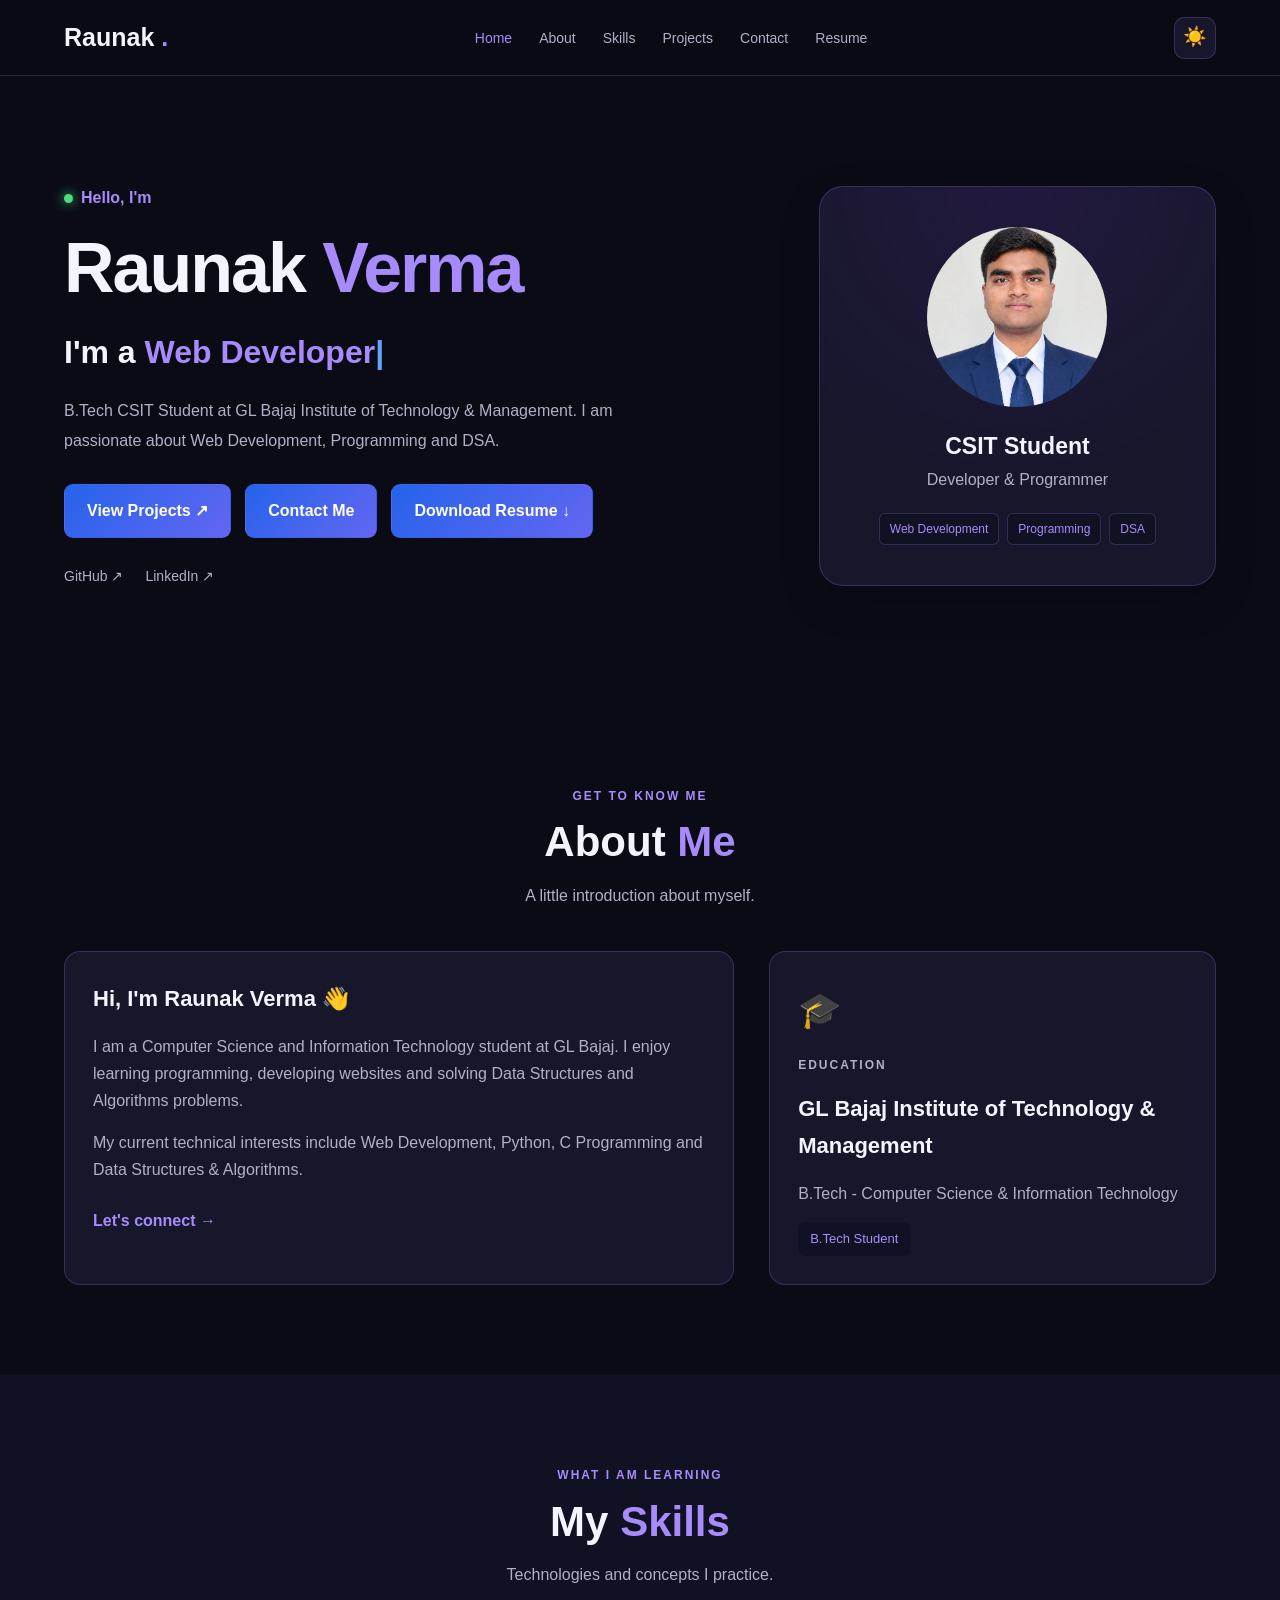
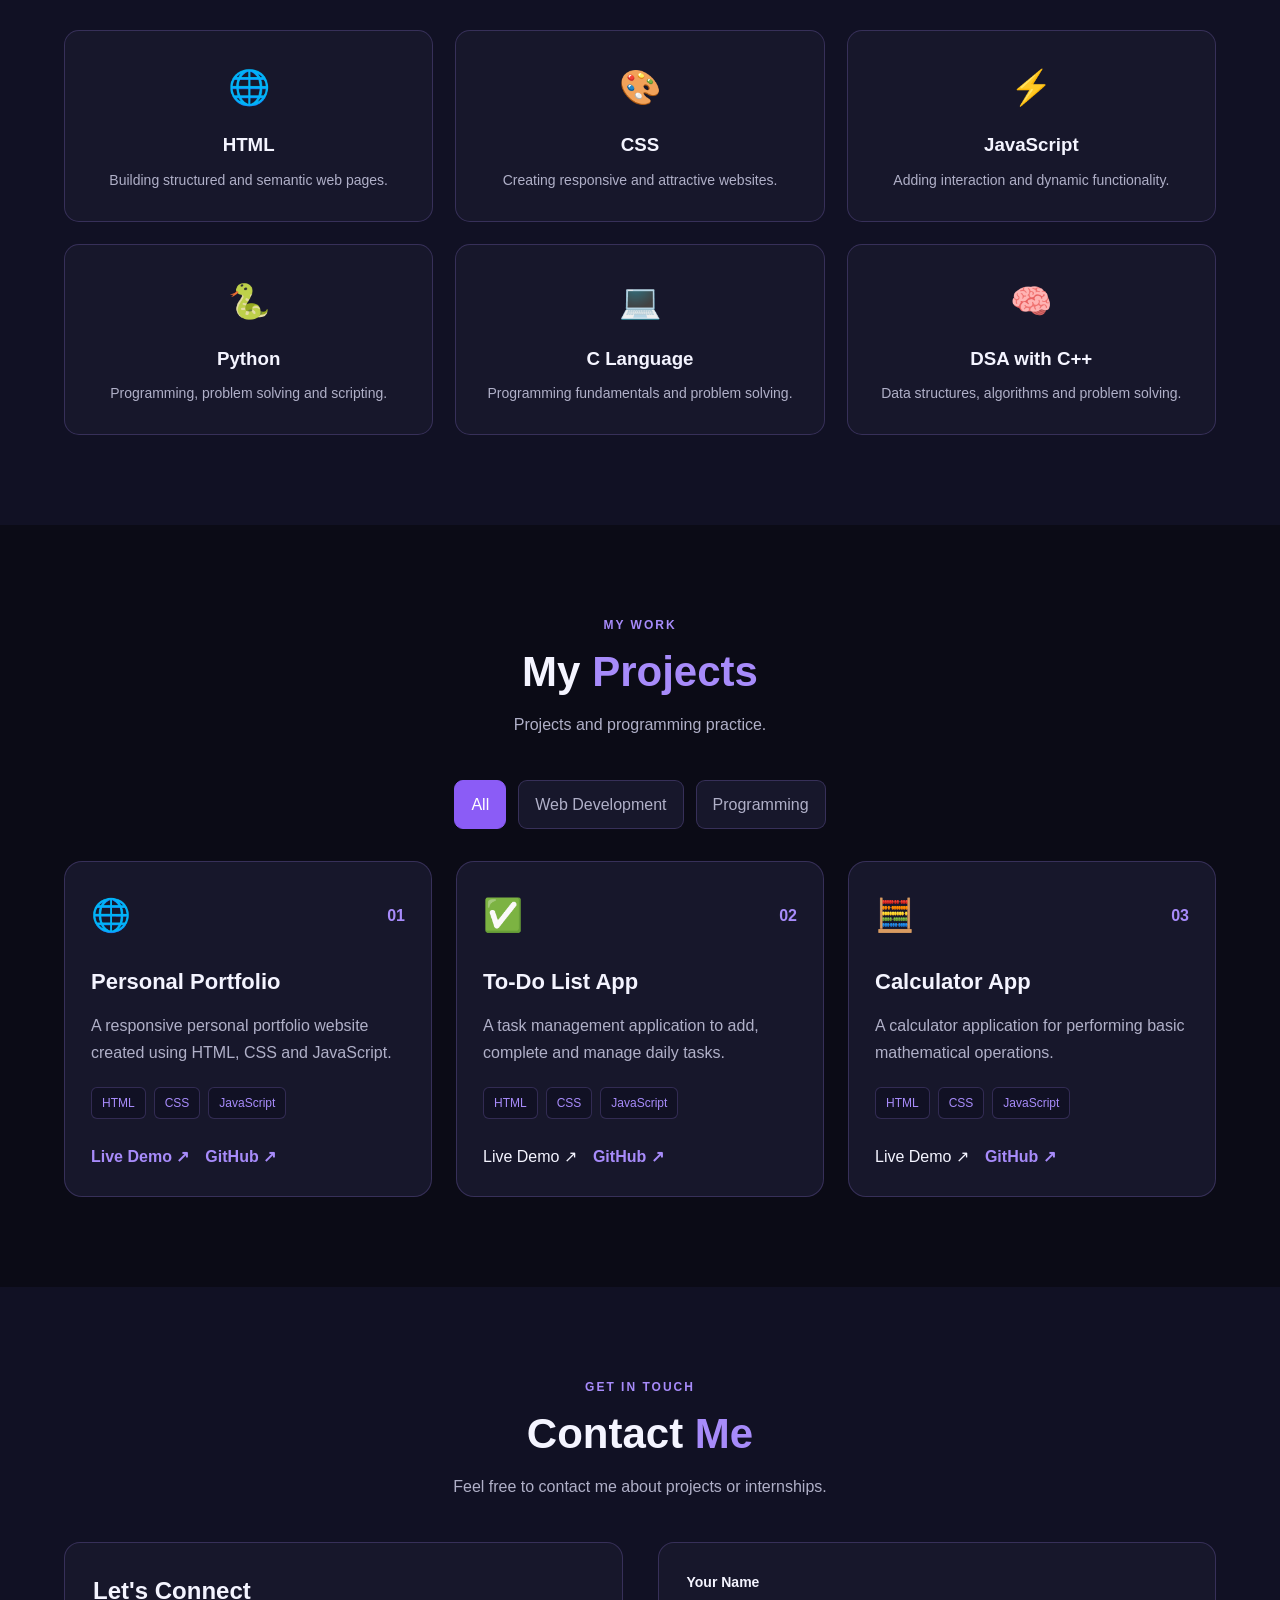
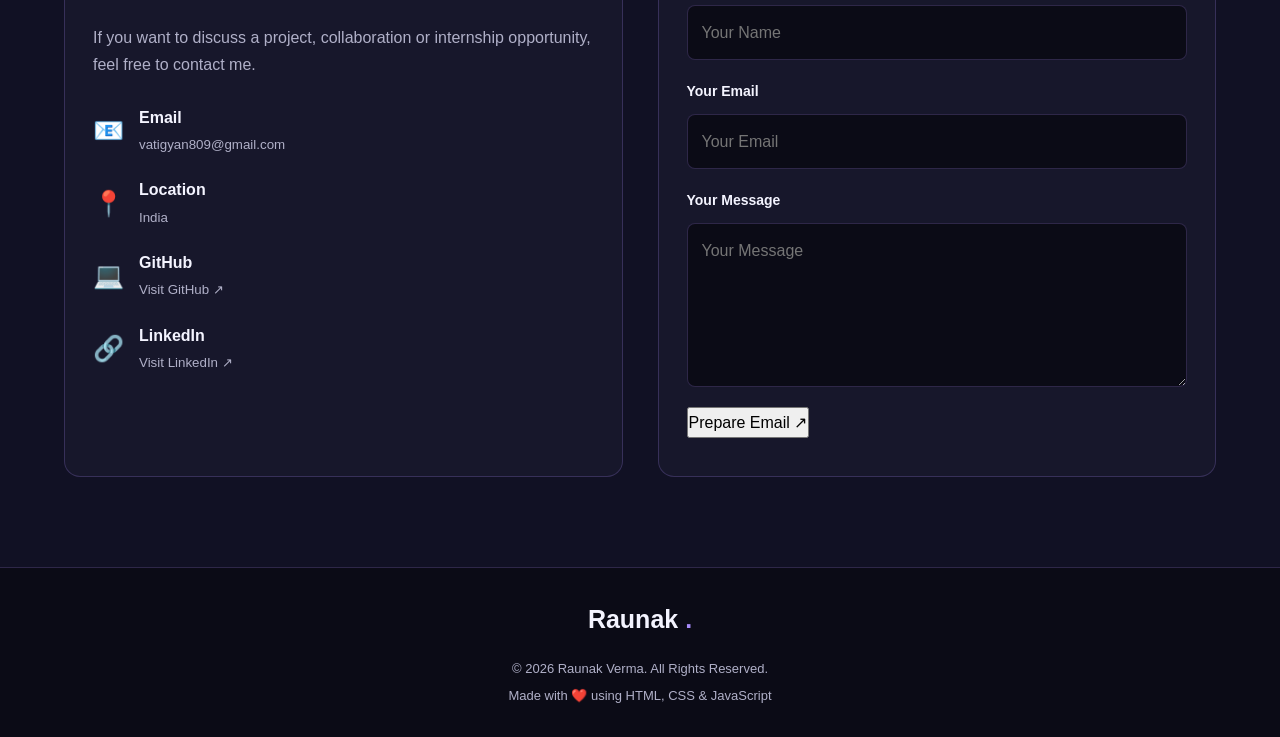
==== commit ddbde4c3: "Restore index.html content from previous version" ====
--- a/index.html
+++ b/index.html
@@ -261,7 +261,7 @@
                     </div>
 
                     <div class="project-links">
-                        <a href=" https://to-do-list-app-raunak13.vercel.app/">
+                        <a href="https://task-flow-rho-lime.vercel.app">
                              Live Demo ↗
                         </a>
 
--- a/port.css
+++ b/port.css
@@ -1,4 +1,4 @@
-
+  
 /* ==================================
    1. COLORS AND BASIC SETTINGS
 ================================== */
@@ -56,7 +56,9 @@
     text-decoration: none;
 }
 
-button, input, textarea {
+button,
+input,
+textarea {
     font: inherit;
 }
 
@@ -67,6 +69,7 @@
 section {
     scroll-margin-top: 85px;
 }
+
 
 /* ==================================
    2. NAVBAR
@@ -141,9 +144,11 @@
     display: none;
 }
 
-/* ==================================
-   3. HOME / HERO
-================================== */
+
+/* ==================================
+   3. HOME / HERO SECTION
+================================== */
+ 
 
 .hero {
     max-width: 1200px;
@@ -151,7 +156,7 @@
     padding: 85px 24px;
     margin: auto;
     display: grid;
-    grid-template-columns: 1.4fr 0.8fr;
+    grid-template-columns: minmax(0, 1.4fr) minmax(280px, 0.8fr);
     align-items: center;
     gap: 60px;
 }
@@ -200,7 +205,9 @@
 }
 
 @keyframes blink {
-    50% { opacity: 0; }
+    50% {
+        opacity: 0;
+    }
 }
 
 .hero-description {
@@ -216,29 +223,59 @@
     margin-top: 28px;
 }
 
-.btn {
+/* ==================================
+   BUTTONS - SIMPLE BLUE GRADIENT
+================================== */
+
+.hero .buttons .btn,
+.hero .buttons .btn.secondary {
     display: inline-flex;
     justify-content: center;
     align-items: center;
     padding: 12px 22px;
     border: 1px solid transparent;
     border-radius: 9px;
-    background: linear-gradient(135deg, var(--purple), #6366f1);
-    color: #ffffff;
+    background: linear-gradient(135deg, #2563eb, #6366f1) !important;
+    color: #ffffff !important;
     font-weight: 600;
-    transition: transform 0.3s, box-shadow 0.3s;
-}
-
-.btn:hover {
+
+    /* Remove lighting */
+    box-shadow: none !important;
+    filter: none !important;
+    text-shadow: none !important;
+    outline: none;
+
+    transition: transform 0.3s ease;
+}
+
+/* ==================================
+   HOVER - NO LIGHT OR GLOW
+================================== */
+
+.hero .buttons .btn:hover,
+.hero .buttons .btn.secondary:hover {
+    background: linear-gradient(135deg, #2563eb, #6366f1) !important;
+    box-shadow: none !important;
+    filter: none !important;
+    text-shadow: none !important;
     transform: translateY(-3px);
-    box-shadow: 0 10px 25px rgba(139, 92, 246, 0.25);
-}
-
-.btn.secondary {
-    border-color: var(--border);
-    background: transparent;
-    color: var(--text);
-}
+}
+
+/* Remove button lighting effects */
+
+.hero .buttons .btn::before,
+.hero .buttons .btn::after,
+.hero .buttons .btn.secondary::before,
+.hero .buttons .btn.secondary::after {
+    content: none !important;
+    display: none !important;
+    box-shadow: none !important;
+    filter: none !important;
+}
+
+/* ==================================
+   SOCIAL LINKS
+================================== */
 
 .social-links {
     display: flex;
@@ -254,6 +291,10 @@
 .social-links a:hover {
     color: var(--accent);
 }
+
+/* ==================================
+   HERO CARD
+================================== */
 
 .hero-card {
     padding: 40px 25px;
@@ -268,7 +309,7 @@
     box-shadow: var(--shadow);
 }
 
- .profile-logo {
+.profile-logo {
     width: 180px;
     height: 180px;
     margin: 0 auto 20px;
@@ -282,6 +323,7 @@
     object-fit: cover;
     display: block;
 }
+
 .hero-card h3 {
     font-size: 23px;
 }
@@ -289,6 +331,10 @@
 .hero-card p {
     color: var(--muted);
 }
+
+/* ==================================
+   HERO TAGS
+================================== */
 
 .hero-tags {
     display: flex;
@@ -307,14 +353,14 @@
     color: var(--accent);
     font-size: 12px;
 }
-
 /* ==================================
    4. SECTIONS AND HEADINGS
 ================================== */
 
 .section {
+    width: 100%;
     max-width: 1200px;
-    margin: auto;
+    margin: 0 auto;
     padding: 90px 24px;
 }
 
@@ -348,13 +394,14 @@
     color: var(--muted);
 }
 
+
 /* ==================================
    5. ABOUT AND EDUCATION
 ================================== */
 
 .about-content {
     display: grid;
-    grid-template-columns: 1.2fr 0.8fr;
+    grid-template-columns: minmax(0, 1.2fr) minmax(0, 0.8fr);
     gap: 35px;
     align-items: stretch;
 }
@@ -399,6 +446,104 @@
     color: var(--accent);
     font-size: 13px;
 }
+
+
+
+
+/* ==================================
+   4. SECTIONS AND HEADINGS
+================================== */
+
+.section {
+    width: 100%;
+    max-width: 1200px;
+    margin: 0 auto;
+    padding: 90px 24px;
+}
+
+.alternate-section {
+    max-width: none;
+    padding-left: max(24px, calc((100% - 1152px) / 2));
+    padding-right: max(24px, calc((100% - 1152px) / 2));
+    background: var(--bg2);
+}
+
+.section-heading {
+    text-align: center;
+    margin-bottom: 42px;
+}
+
+.section-label {
+    color: var(--accent);
+    font-size: 12px;
+    font-weight: 800;
+    letter-spacing: 2px;
+    margin-bottom: 9px;
+}
+
+.section-title {
+    font-size: clamp(30px, 4vw, 42px);
+    line-height: 1.3;
+    margin-bottom: 12px;
+}
+
+.section-description {
+    color: var(--muted);
+}
+
+
+/* ==================================
+   5. ABOUT AND EDUCATION
+================================== */
+
+.about-content {
+    display: grid;
+    grid-template-columns: minmax(0, 1.2fr) minmax(0, 0.8fr);
+    gap: 35px;
+    align-items: stretch;
+}
+
+.about-text,
+.education-card {
+    padding: 28px;
+    border: 1px solid var(--border);
+    border-radius: 16px;
+    background: var(--card);
+}
+
+.about-text h3,
+.education-card h3 {
+    font-size: 22px;
+    margin-bottom: 15px;
+}
+
+.about-text p,
+.education-card p {
+    color: var(--muted);
+    margin-bottom: 15px;
+}
+
+.text-link {
+    display: inline-block;
+    margin-top: 8px;
+    color: var(--accent);
+    font-weight: 600;
+}
+
+.education-icon {
+    font-size: 35px;
+    margin-bottom: 15px;
+}
+
+.education-badge {
+    display: inline-block;
+    padding: 6px 12px;
+    border-radius: 7px;
+    background: var(--bg2);
+    color: var(--accent);
+    font-size: 13px;
+}
+
 
 /* ==================================
    6. SKILLS
@@ -438,66 +583,85 @@
     font-size: 14px;
 }
 
-/* ==================================
-   7. PROJECTS AND FILTERS
-================================== */
-
+
+/* ==================================
+   7. PROJECTS SECTION
+================================== */
+
+#projects {
+    width: 100%;
+    max-width: 1200px;
+    padding: 90px 24px;
+    margin: 0 auto;
+}
+
+/* Heading center mein rahegi */
+#projects .section-heading {
+    width: 100%;
+    text-align: center;
+    margin: 0 auto 42px;
+}
+
+/* Filter buttons */
 .project-filters {
     display: flex;
     justify-content: center;
     flex-wrap: wrap;
     gap: 12px;
-    margin: 25px 0 35px;
+    margin-bottom: 32px;
 }
 
 .filter-btn {
-    padding: 10px 17px;
+    padding: 10px 16px;
     border: 1px solid var(--border);
-    border-radius: 8px;
+    border-radius: 9px;
     background: var(--card);
-    color: var(--text);
-    transition: background 0.3s, color 0.3s;
+    color: var(--muted);
+    transition: 0.3s;
 }
 
 .filter-btn:hover,
 .filter-btn.active {
     background: var(--purple);
-    color: #ffffff;
     border-color: var(--purple);
-}
-
-.projects-container {
+    color: #fff;
+}
+
+/* Projects ka grid */
+#projects .projects-container {
+    width: 100%;
+    max-width: 1152px;
+    margin: 0 auto;
+    padding: 0;
     display: grid;
     grid-template-columns: repeat(3, minmax(0, 1fr));
     gap: 24px;
     align-items: stretch;
 }
 
-.project-card {
+/* Har project ka alag box */
+#projects .project-card {
+    min-width: 0;
+    padding: 26px;
     display: flex;
     flex-direction: column;
-    padding: 25px;
     border: 1px solid var(--border);
-    border-radius: 16px;
+    border-radius: 18px;
     background: var(--card);
-    box-shadow: var(--shadow);
+    overflow-wrap: anywhere;
     transition: transform 0.3s, border-color 0.3s;
 }
 
-.project-card:hover {
-    transform: translateY(-7px);
+#projects .project-card:hover {
+    transform: translateY(-5px);
     border-color: var(--accent);
 }
 
-.project-card.hidden {
-    display: none;
-}
-
 .project-top {
     display: flex;
+    align-items: center;
     justify-content: space-between;
-    align-items: center;
-    margin-bottom: 18px;
+    margin-bottom: 20px;
 }
 
 .project-emoji {
@@ -506,40 +670,41 @@
 
 .project-number {
     color: var(--accent);
-    font-size: 14px;
     font-weight: 700;
 }
 
 .project-card h3 {
-    font-size: 21px;
-    margin-bottom: 10px;
-}
-
-.project-card > p {
-    color: var(--muted);
-    font-size: 14px;
-    line-height: 1.8;
-    margin-bottom: 18px;
-}
-
+    margin-bottom: 12px;
+    font-size: 22px;
+}
+
+.project-card p {
+    color: var(--muted);
+    margin-bottom: 20px;
+}
+
+/* Technology tags */
 .tech {
     display: flex;
     flex-wrap: wrap;
     gap: 8px;
-    margin-bottom: 22px;
-}
-
+}
+
+.tech span {
+    font-size: 12px;
+}
+
+/* Links cards ke bottom mein */
 .project-links {
     display: flex;
     flex-wrap: wrap;
-    gap: 15px;
+    gap: 16px;
     margin-top: auto;
-    padding-top: 5px;
+    padding-top: 24px;
 }
 
 .project-link {
     color: var(--accent);
-    font-size: 14px;
     font-weight: 600;
 }
 
@@ -547,18 +712,20 @@
     color: var(--blue);
 }
 
-/* ==================================
-   8. CONTACT
+
+/* ==================================
+   8. CONTACT SECTION
 ================================== */
 
 .contact-container {
     display: grid;
-    grid-template-columns: 1fr 1fr;
+    grid-template-columns: minmax(0, 1fr) minmax(0, 1fr);
     gap: 35px;
 }
 
 .contact-info,
 .contact-form {
+    min-width: 0;
     padding: 28px;
     border: 1px solid var(--border);
     border-radius: 16px;
@@ -639,6 +806,7 @@
     overflow-wrap: anywhere;
 }
 
+
 /* ==================================
    9. FOOTER
 ================================== */
@@ -661,8 +829,9 @@
     margin-top: 5px;
 }
 
-/* ==================================
-   10. BACK TO TOP
+
+/* ==================================
+   10. BACK TO TOP BUTTON
 ================================== */
 
 .back-to-top {
@@ -675,7 +844,7 @@
     border: none;
     border-radius: 12px;
     background: var(--purple);
-    color: white;
+    color: #fff;
     font-size: 24px;
     opacity: 0;
     visibility: hidden;
@@ -689,6 +858,7 @@
     transform: translateY(0);
 }
 
+
 /* ==================================
    11. SCROLL REVEAL
 ================================== */
@@ -704,6 +874,7 @@
     transform: translateY(0);
 }
 
+
 /* ==================================
    12. RESPONSIVE DESIGN
 ================================== */
@@ -721,7 +892,7 @@
         gap: 30px;
     }
 
-    .projects-container {
+    #projects .projects-container {
         grid-template-columns: repeat(2, minmax(0, 1fr));
     }
 }
@@ -785,6 +956,21 @@
     }
 }
 
+@media (max-width: 600px) {
+    #projects {
+        padding: 65px 18px;
+    }
+
+    #projects .projects-container {
+        grid-template-columns: minmax(0, 1fr);
+        gap: 20px;
+    }
+
+    #projects .project-card {
+        padding: 22px;
+    }
+}
+
 @media (max-width: 520px) {
     .navbar {
         padding: 12px 16px;
@@ -808,12 +994,10 @@
         letter-spacing: -1px;
     }
 
-    .skills-container,
-    .projects-container {
+    .skills-container {
         grid-template-columns: 1fr;
     }
 
-    .project-card,
     .contact-info,
     .contact-form,
     .about-text,
@@ -832,7 +1016,11 @@
     }
 }
 
-/* Accessibility: reduce animations when requested */
+
+/* ==================================
+   13. REDUCE MOTION
+================================== */
+
 @media (prefers-reduced-motion: reduce) {
     html {
         scroll-behavior: auto;
